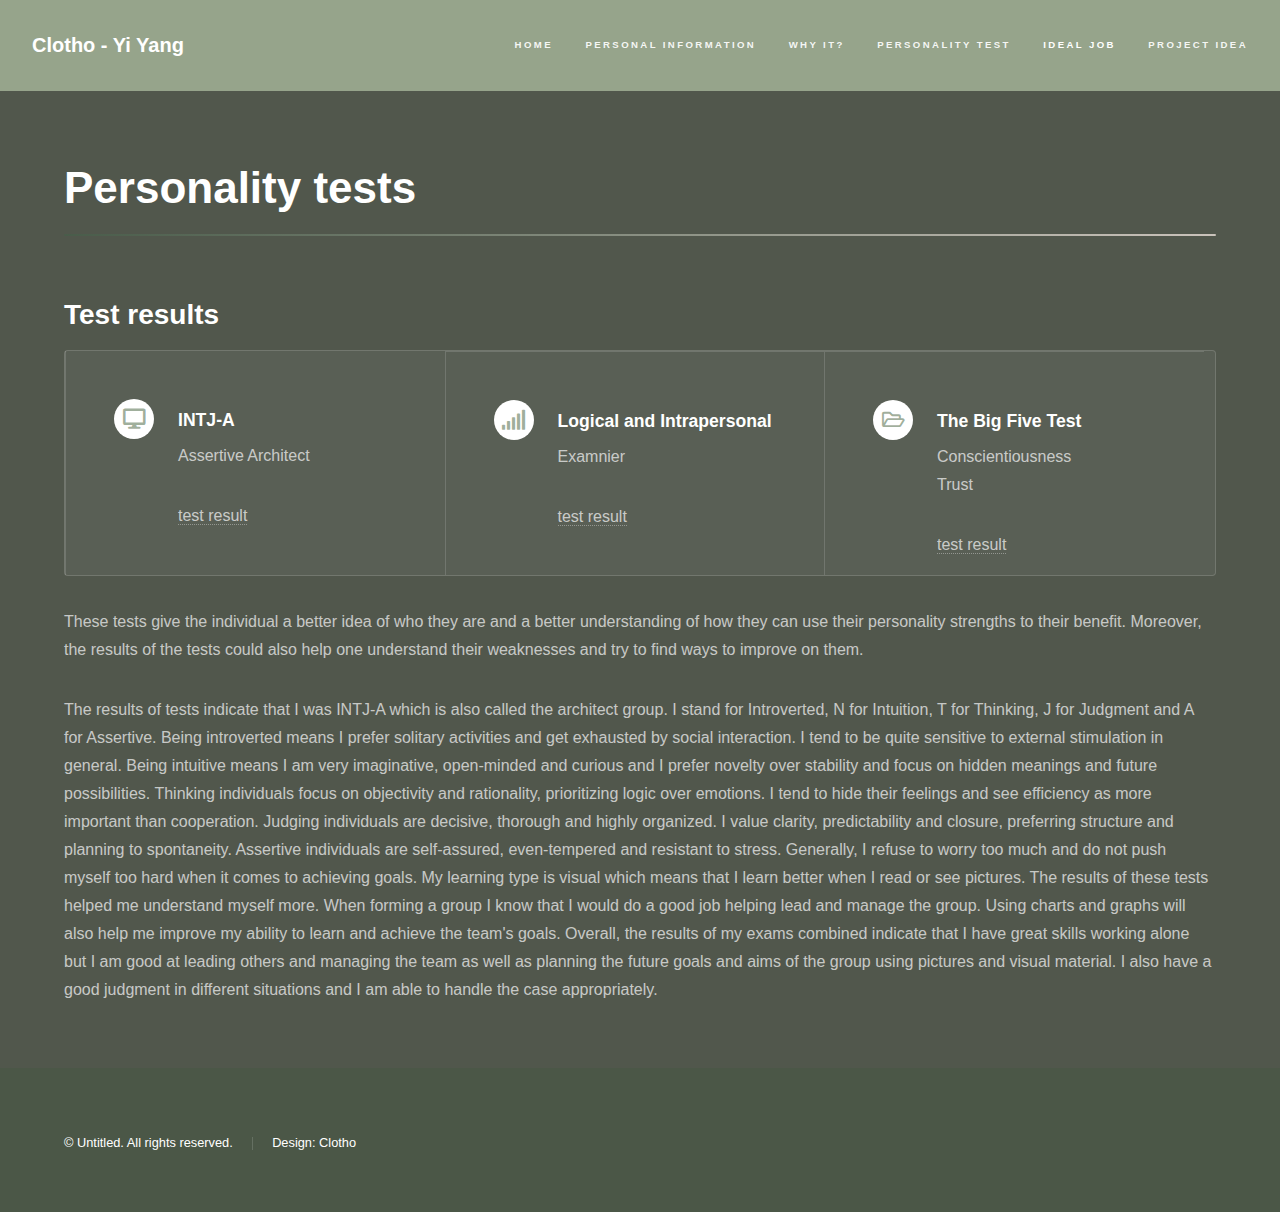
==== personality_test.html @ b0a8c623 "add pages" ====
<!DOCTYPE HTML>
<!--
	Hyperspace by HTML5 UP
	html5up.net | @ajlkn
	Free for personal and commercial use under the CCA 3.0 license (html5up.net/license)
-->
<html>
	<head>
		<title>Personality tests</title>
		<meta charset="utf-8" />
		<meta name="viewport" content="width=device-width, initial-scale=1, user-scalable=no" />
		<link rel="stylesheet" href="assets/css/main.css" />
		<noscript><link rel="stylesheet" href="assets/css/noscript.css" /></noscript>
	</head>
	<body class="is-preload">

		<!-- Header -->
			<header id="header">
				<a href="index.html" class="title">Clotho - Yi Yang</a>
				<nav>
					<ul>
						<li><a href="index.html">Home</a></li>
						<li><a href="personal_information.html">Personal Information</a></li>
                        <li><a href="IT.html">Why IT?</a></li>
						<li><a href="personality_test.html">Personality test</a></li>
						<li><a href="ideal_job.html" class="active">Ideal job</a></li>
						<li><a href="project_idea.html">Project idea</a></li>
					</ul>
				</nav>
			</header>

		<!-- Wrapper -->
			<div id="wrapper">

				<!-- Main -->
					<section id="main" class="wrapper">
						<div class="inner">
							<h1 class="major">Personality tests</h1>
							<h2>Test results</h2>

							<div class="features1">
								<section>
									<span class="icon solid major fa-desktop"></span>
									<h3>INTJ-A</h3>
									<p>Assertive Architect</p>
									<a href="https://www.16personalities.com/profiles/a647c4694f622" target="_blank">test result</a>
								</section>
								<section>
									<span class="icon solid major fa-signal"></span>
									<h3>Logical and Intrapersonal </h3>
									<p>Examnier</p>
									<a href="https://personalitymax.com/report/?pt=5-53-89-63&mi=60-80-70-63-70-47-77-73&ls=85-46-72&bh=55&name_key=12e5fd00e2" target="_blank">test result</a>
								</section>
								<section>
									<span class="icon major fa-folder-open"></span>
									<h3>The Big Five Test</h3>
									<p>Conscientiousness<br>
										Trust</p>
										<a href="https://bigfive-test.com/result/60fe9636b37e500008f78f0d" target="_blank">test result</a>
								</section>
							</div>

						</ul>
							<p>
								These tests give the individual a better idea of who they are and a better understanding of how they can use their personality strengths to their benefit. Moreover, the results of the tests could also help one understand their weaknesses and try to find ways to improve on them.
							</p>
							<p>
								The results of tests indicate that I was INTJ-A which is also called the architect group. I stand for Introverted, N for Intuition, T for Thinking, J for Judgment and A for Assertive. Being introverted means I prefer solitary activities and get exhausted by social interaction. I  tend to be quite sensitive to external stimulation in general. Being intuitive means I am very imaginative, open-minded and curious and I prefer novelty over stability and focus on hidden meanings and future possibilities. Thinking individuals focus on objectivity and rationality, prioritizing logic over emotions. I  tend to hide their feelings and see efficiency as more important than cooperation. Judging individuals are decisive, thorough and highly organized. I value clarity, predictability and closure, preferring structure and planning to spontaneity. Assertive individuals are self-assured, even-tempered and resistant to stress. Generally, I refuse to worry too much and do not push myself too hard when it comes to achieving goals. My learning type is visual which means that I learn better when I read or see pictures. The results of these tests helped me understand myself more. When forming a group I know that I would do a good job helping lead and manage the group. Using charts and graphs will also help me improve my ability to learn and achieve the team's goals. Overall, the results of my exams combined indicate that I have great skills working alone but I am good at leading others and managing the team as well as planning the future goals and aims of the group using pictures and visual material. I also have a good judgment in different situations and I am able to handle the case appropriately.
								</p>
							
						</div>
					</section>

			</div>

		<!-- Footer -->
			<footer id="footer" class="wrapper alt">
				<div class="inner">
					<ul class="menu">
						<li>&copy; Untitled. All rights reserved.</li><li>Design: Clotho</a></li>
					</ul>
				</div>
			</footer>

		<!-- Scripts -->
			<script src="assets/js/jquery.min.js"></script>
			<script src="assets/js/jquery.scrollex.min.js"></script>
			<script src="assets/js/jquery.scrolly.min.js"></script>
			<script src="assets/js/browser.min.js"></script>
			<script src="assets/js/breakpoints.min.js"></script>
			<script src="assets/js/util.js"></script>
			<script src="assets/js/main.js"></script>

	</body>
</html>
---- assets/css/main.css ----
@import url(fontawesome-all.min.css);

/*
	Hyperspace by HTML5 UP
	html5up.net | @ajlkn
	Free for personal and commercial use under the CCA 3.0 license (html5up.net/license)
*/

html, body, div, span, applet, object,
iframe, h1, h2, h3, h4, h5, h6, p, blockquote,
pre, a, abbr, acronym, address, big, cite,
code, del, dfn, em, img, ins, kbd, q, s, samp,
small, strike, strong, sub, sup, tt, var, b,
u, i, center, dl, dt, dd, ol, ul, li, fieldset,
form, label, legend, table, caption, tbody,
tfoot, thead, tr, th, td, article, aside,
canvas, details, embed, figure, figcaption,
footer, header, hgroup, menu, nav, output, ruby,
section, summary, time, mark, audio, video {
	margin: 0;
	padding: 0;
	border: 0;
	font-size: 100%;
	font: inherit;
	vertical-align: baseline;}

article, aside, details, figcaption, figure,
footer, header, hgroup, menu, nav, section {
	display: block;}

body {
	line-height: 1;
}

ol, ul {
	list-style: none;
}

blockquote, q {
	quotes: none;
}

	blockquote:before, blockquote:after, q:before, q:after {
		content: '';
		content: none;
	}

table {
	border-collapse: collapse;
	border-spacing: 0;
}

body {
	-webkit-text-size-adjust: none;
}

mark {
	background-color: transparent;
	color: inherit;
}

input::-moz-focus-inner {
	border: 0;
	padding: 0;
}

input, select, textarea {
	-moz-appearance: none;
	-webkit-appearance: none;
	-ms-appearance: none;
	appearance: none;
}

/* Basic */

	@-ms-viewport {
		width: device-width;
	}

	body {
		-ms-overflow-style: scrollbar;
	}

	@media screen and (max-width: 480px) {

		html, body {
			min-width: 320px;
		}

	}

	html {
		box-sizing: border-box;
	}

	*, *:before, *:after {
		box-sizing: inherit;
	}

	body {
		background: #51574c;
	}

		body.is-preload *, body.is-preload *:before, body.is-preload *:after {
			-moz-animation: none !important;
			-webkit-animation: none !important;
			-ms-animation: none !important;
			animation: none !important;
			-moz-transition: none !important;
			-webkit-transition: none !important;
			-ms-transition: none !important;
			transition: none !important;
		}

/* Type */

	body, input, select, textarea {
		color: rgba(232, 232, 232, 0.803);
		font-family: Arial, Helvetica, sans-serif;
		font-size: 16.5pt;
		font-weight: normal;
		line-height: 1.75;
	}

		@media screen and (max-width: 1680px) {

			body, input, select, textarea {
				font-size: 13pt;
			}

		}

		@media screen and (max-width: 1280px) {

			body, input, select, textarea {
				font-size: 12pt;
			}

		}

		@media screen and (max-width: 360px) {

			body, input, select, textarea {
				font-size: 11pt;
			}

		}

	a {
		-moz-transition: color 0.2s ease, border-bottom-color 0.2s ease;
		-webkit-transition: color 0.2s ease, border-bottom-color 0.2s ease;
		-ms-transition: color 0.2s ease, border-bottom-color 0.2s ease;
		transition: color 0.2s ease, border-bottom-color 0.2s ease;
		border-bottom: dotted 1px rgba(255, 255, 255, 0.35);
		color: inherit;
		text-decoration: none;
	}

		a:hover {
			border-bottom-color: transparent;
			color: #ffffff;
		}

	strong, b {
		color: #ffffff;
		font-weight: bold;
	}

	em, i {
		font-style: italic;
	}

	p {
		margin: 0 0 2em 0;
	}

	h1, h2, h3, h4, h5, h6 {
		color: #ffffff;
		font-weight: bold;
		line-height: 1.5;
		margin: 0 0 0.5em 0;
	}

		h1 a, h2 a, h3 a, h4 a, h5 a, h6 a {
			color: inherit;
			text-decoration: none;
		}

	h1 {
		font-size: 2.75em;
	}

		h1.major {
			margin: 0 0 1.3em 0;
			position: relative;
			padding-bottom: 0.35em;
		}

			h1.major:after {
				background-image: -moz-linear-gradient(to right, #495c4a, #cac3bb);
				background-image: -webkit-linear-gradient(to right, #495c4a, #cac3bb);
				background-image: -ms-linear-gradient(to right, #495c4a, #cac3bb);
				background-image: linear-gradient(to right, #495c4a, #cac3bb);
				-moz-transition: max-width 0.2s ease;
				-webkit-transition: max-width 0.2s ease;
				-ms-transition: max-width 0.2s ease;
				transition: max-width 0.2s ease;
				border-radius: 0.2em;
				bottom: 0;
				content: '';
				height: 0.05em;
				position: absolute;
				right: 0;
				width: 100%;
			}

	h2 {
		font-size: 1.75em;
	}

	h3 {
		font-size: 1.1em;
	}

	h4 {
		font-size: 1em;
	}

	h5 {
		font-size: 0.8em;
	}

	h6 {
		font-size: 0.6em;
	}

	@media screen and (max-width: 736px) {

		h1 {
			font-size: 2em;
		}

		h2 {
			font-size: 1.25em;
		}

		h3 {
			font-size: 1em;
		}

		h4 {
			font-size: 0.8em;
		}

		h5 {
			font-size: 0.6em;
		}

		h6 {
			font-size: 0.6em;
		}

	}

	sub {
		font-size: 0.8em;
		position: relative;
		top: 0.5em;
	}

	sup {
		font-size: 0.8em;
		position: relative;
		top: -0.5em;
	}

	blockquote {
		border-left: solid 4px rgba(255, 255, 255, 0.091);
		font-style: italic;
		margin: 0 0 2em 0;
		padding: 0.5em 0 0.5em 2em;
	}

	code {
		background: rgba(255, 255, 255, 0.05);
		border-radius: 0.25em;
		border: solid 1px rgba(255, 255, 255, 0.15);
		font-family: "Courier New", monospace;
		font-size: 0.9em;
		margin: 0 0.25em;
		padding: 0.25em 0.65em;
	}

	pre {
		-webkit-overflow-scrolling: touch;
		font-family: "Courier New", monospace;
		font-size: 0.9em;
		margin: 0 0 2em 0;
	}

		pre code {
			display: block;
			line-height: 1.75em;
			padding: 1em 1.5em;
			overflow-x: auto;
		}

	hr {
		border: 0;
		border-bottom: solid 1px rgba(255, 255, 255, 0.15);
		margin: 2em 0;
	}

		hr.major {
			margin: 3em 0;
		}

	.align-left {
		text-align: left;
	}

	.align-center {
		text-align: center;
	}

	.align-right {
		text-align: right;
	}

/* Row */

	.row {
		display: flex;
		flex-wrap: wrap;
		box-sizing: border-box;
		align-items: stretch;
	}

		.row > * {
			box-sizing: border-box;
		}

		.row.gtr-uniform > * > :last-child {
			margin-bottom: 0;
		}

		.row.aln-left {
			justify-content: flex-start;
		}

		.row.aln-center {
			justify-content: center;
		}

		.row.aln-right {
			justify-content: flex-end;
		}

		.row.aln-top {
			align-items: flex-start;
		}

		.row.aln-middle {
			align-items: center;
		}

		.row.aln-bottom {
			align-items: flex-end;
		}

		.row > .imp {
			order: -1;
		}

		.row > .col-1 {
			width: 8.33333%;
		}

		.row > .off-1 {
			margin-left: 8.33333%;
		}

		.row > .col-2 {
			width: 16.66667%;
		}

		.row > .off-2 {
			margin-left: 16.66667%;
		}

		.row > .col-3 {
			width: 25%;
		}

		.row > .off-3 {
			margin-left: 25%;
		}

		.row > .col-4 {
			width: 33.33333%;
		}

		.row > .off-4 {
			margin-left: 33.33333%;
		}

		.row > .col-5 {
			width: 41.66667%;
		}

		.row > .off-5 {
			margin-left: 41.66667%;
		}

		.row > .col-6 {
			width: 50%;
		}

		.row > .off-6 {
			margin-left: 50%;
		}

		.row > .col-7 {
			width: 58.33333%;
		}

		.row > .off-7 {
			margin-left: 58.33333%;
		}

		.row > .col-8 {
			width: 66.66667%;
		}

		.row > .off-8 {
			margin-left: 66.66667%;
		}

		.row > .col-9 {
			width: 75%;
		}

		.row > .off-9 {
			margin-left: 75%;
		}

		.row > .col-10 {
			width: 83.33333%;
		}

		.row > .off-10 {
			margin-left: 83.33333%;
		}

		.row > .col-11 {
			width: 91.66667%;
		}

		.row > .off-11 {
			margin-left: 91.66667%;
		}

		.row > .col-12 {
			width: 100%;
		}

		.row > .off-12 {
			margin-left: 100%;
		}

		.row.gtr-0 {
			margin-top: 0;
			margin-left: 0em;
		}

			.row.gtr-0 > * {
				padding: 0 0 0 0em;
			}

			.row.gtr-0.gtr-uniform {
				margin-top: 0em;
			}

				.row.gtr-0.gtr-uniform > * {
					padding-top: 0em;
				}

		.row.gtr-25 {
			margin-top: 0;
			margin-left: -0.375em;
		}

			.row.gtr-25 > * {
				padding: 0 0 0 0.375em;
			}

			.row.gtr-25.gtr-uniform {
				margin-top: -0.375em;
			}

				.row.gtr-25.gtr-uniform > * {
					padding-top: 0.375em;
				}

		.row.gtr-50 {
			margin-top: 0;
			margin-left: -0.75em;
		}

			.row.gtr-50 > * {
				padding: 0 0 0 0.75em;
			}

			.row.gtr-50.gtr-uniform {
				margin-top: -0.75em;
			}

				.row.gtr-50.gtr-uniform > * {
					padding-top: 0.75em;
				}

		.row {
			margin-top: 0;
			margin-left: -1.5em;
		}

			.row > * {
				padding: 0 0 0 1.5em;
			}

			.row.gtr-uniform {
				margin-top: -1.5em;
			}

				.row.gtr-uniform > * {
					padding-top: 1.5em;
				}

		.row.gtr-150 {
			margin-top: 0;
			margin-left: -2.25em;
		}

			.row.gtr-150 > * {
				padding: 0 0 0 2.25em;
			}

			.row.gtr-150.gtr-uniform {
				margin-top: -2.25em;
			}

				.row.gtr-150.gtr-uniform > * {
					padding-top: 2.25em;
				}

		.row.gtr-200 {
			margin-top: 0;
			margin-left: -3em;
		}

			.row.gtr-200 > * {
				padding: 0 0 0 3em;
			}

			.row.gtr-200.gtr-uniform {
				margin-top: -3em;
			}

				.row.gtr-200.gtr-uniform > * {
					padding-top: 3em;
				}

		@media screen and (max-width: 1680px) {

			.row {
				display: flex;
				flex-wrap: wrap;
				box-sizing: border-box;
				align-items: stretch;
			}

				.row > * {
					box-sizing: border-box;
				}

				.row.gtr-uniform > * > :last-child {
					margin-bottom: 0;
				}

				.row.aln-left {
					justify-content: flex-start;
				}

				.row.aln-center {
					justify-content: center;
				}

				.row.aln-right {
					justify-content: flex-end;
				}

				.row.aln-top {
					align-items: flex-start;
				}

				.row.aln-middle {
					align-items: center;
				}

				.row.aln-bottom {
					align-items: flex-end;
				}

				.row > .imp-xlarge {
					order: -1;
				}

				.row > .col-1-xlarge {
					width: 8.33333%;
				}

				.row > .off-1-xlarge {
					margin-left: 8.33333%;
				}

				.row > .col-2-xlarge {
					width: 16.66667%;
				}

				.row > .off-2-xlarge {
					margin-left: 16.66667%;
				}

				.row > .col-3-xlarge {
					width: 25%;
				}

				.row > .off-3-xlarge {
					margin-left: 25%;
				}

				.row > .col-4-xlarge {
					width: 33.33333%;
				}

				.row > .off-4-xlarge {
					margin-left: 33.33333%;
				}

				.row > .col-5-xlarge {
					width: 41.66667%;
				}

				.row > .off-5-xlarge {
					margin-left: 41.66667%;
				}

				.row > .col-6-xlarge {
					width: 50%;
				}

				.row > .off-6-xlarge {
					margin-left: 50%;
				}

				.row > .col-7-xlarge {
					width: 58.33333%;
				}

				.row > .off-7-xlarge {
					margin-left: 58.33333%;
				}

				.row > .col-8-xlarge {
					width: 66.66667%;
				}

				.row > .off-8-xlarge {
					margin-left: 66.66667%;
				}

				.row > .col-9-xlarge {
					width: 75%;
				}

				.row > .off-9-xlarge {
					margin-left: 75%;
				}

				.row > .col-10-xlarge {
					width: 83.33333%;
				}

				.row > .off-10-xlarge {
					margin-left: 83.33333%;
				}

				.row > .col-11-xlarge {
					width: 91.66667%;
				}

				.row > .off-11-xlarge {
					margin-left: 91.66667%;
				}

				.row > .col-12-xlarge {
					width: 100%;
				}

				.row > .off-12-xlarge {
					margin-left: 100%;
				}

				.row.gtr-0 {
					margin-top: 0;
					margin-left: 0em;
				}

					.row.gtr-0 > * {
						padding: 0 0 0 0em;
					}

					.row.gtr-0.gtr-uniform {
						margin-top: 0em;
					}

						.row.gtr-0.gtr-uniform > * {
							padding-top: 0em;
						}

				.row.gtr-25 {
					margin-top: 0;
					margin-left: -0.375em;
				}

					.row.gtr-25 > * {
						padding: 0 0 0 0.375em;
					}

					.row.gtr-25.gtr-uniform {
						margin-top: -0.375em;
					}

						.row.gtr-25.gtr-uniform > * {
							padding-top: 0.375em;
						}

				.row.gtr-50 {
					margin-top: 0;
					margin-left: -0.75em;
				}

					.row.gtr-50 > * {
						padding: 0 0 0 0.75em;
					}

					.row.gtr-50.gtr-uniform {
						margin-top: -0.75em;
					}

						.row.gtr-50.gtr-uniform > * {
							padding-top: 0.75em;
						}

				.row {
					margin-top: 0;
					margin-left: -1.5em;
				}

					.row > * {
						padding: 0 0 0 1.5em;
					}

					.row.gtr-uniform {
						margin-top: -1.5em;
					}

						.row.gtr-uniform > * {
							padding-top: 1.5em;
						}

				.row.gtr-150 {
					margin-top: 0;
					margin-left: -2.25em;
				}

					.row.gtr-150 > * {
						padding: 0 0 0 2.25em;
					}

					.row.gtr-150.gtr-uniform {
						margin-top: -2.25em;
					}

						.row.gtr-150.gtr-uniform > * {
							padding-top: 2.25em;
						}

				.row.gtr-200 {
					margin-top: 0;
					margin-left: -3em;
				}

					.row.gtr-200 > * {
						padding: 0 0 0 3em;
					}

					.row.gtr-200.gtr-uniform {
						margin-top: -3em;
					}

						.row.gtr-200.gtr-uniform > * {
							padding-top: 3em;
						}

		}

		@media screen and (max-width: 1280px) {

			.row {
				display: flex;
				flex-wrap: wrap;
				box-sizing: border-box;
				align-items: stretch;
			}

				.row > * {
					box-sizing: border-box;
				}

				.row.gtr-uniform > * > :last-child {
					margin-bottom: 0;
				}

				.row.aln-left {
					justify-content: flex-start;
				}

				.row.aln-center {
					justify-content: center;
				}

				.row.aln-right {
					justify-content: flex-end;
				}

				.row.aln-top {
					align-items: flex-start;
				}

				.row.aln-middle {
					align-items: center;
				}

				.row.aln-bottom {
					align-items: flex-end;
				}

				.row > .imp-large {
					order: -1;
				}

				.row > .col-1-large {
					width: 8.33333%;
				}

				.row > .off-1-large {
					margin-left: 8.33333%;
				}

				.row > .col-2-large {
					width: 16.66667%;
				}

				.row > .off-2-large {
					margin-left: 16.66667%;
				}

				.row > .col-3-large {
					width: 25%;
				}

				.row > .off-3-large {
					margin-left: 25%;
				}

				.row > .col-4-large {
					width: 33.33333%;
				}

				.row > .off-4-large {
					margin-left: 33.33333%;
				}

				.row > .col-5-large {
					width: 41.66667%;
				}

				.row > .off-5-large {
					margin-left: 41.66667%;
				}

				.row > .col-6-large {
					width: 50%;
				}

				.row > .off-6-large {
					margin-left: 50%;
				}

				.row > .col-7-large {
					width: 58.33333%;
				}

				.row > .off-7-large {
					margin-left: 58.33333%;
				}

				.row > .col-8-large {
					width: 66.66667%;
				}

				.row > .off-8-large {
					margin-left: 66.66667%;
				}

				.row > .col-9-large {
					width: 75%;
				}

				.row > .off-9-large {
					margin-left: 75%;
				}

				.row > .col-10-large {
					width: 83.33333%;
				}

				.row > .off-10-large {
					margin-left: 83.33333%;
				}

				.row > .col-11-large {
					width: 91.66667%;
				}

				.row > .off-11-large {
					margin-left: 91.66667%;
				}

				.row > .col-12-large {
					width: 100%;
				}

				.row > .off-12-large {
					margin-left: 100%;
				}

				.row.gtr-0 {
					margin-top: 0;
					margin-left: 0em;
				}

					.row.gtr-0 > * {
						padding: 0 0 0 0em;
					}

					.row.gtr-0.gtr-uniform {
						margin-top: 0em;
					}

						.row.gtr-0.gtr-uniform > * {
							padding-top: 0em;
						}

				.row.gtr-25 {
					margin-top: 0;
					margin-left: -0.375em;
				}

					.row.gtr-25 > * {
						padding: 0 0 0 0.375em;
					}

					.row.gtr-25.gtr-uniform {
						margin-top: -0.375em;
					}

						.row.gtr-25.gtr-uniform > * {
							padding-top: 0.375em;
						}

				.row.gtr-50 {
					margin-top: 0;
					margin-left: -0.75em;
				}

					.row.gtr-50 > * {
						padding: 0 0 0 0.75em;
					}

					.row.gtr-50.gtr-uniform {
						margin-top: -0.75em;
					}

						.row.gtr-50.gtr-uniform > * {
							padding-top: 0.75em;
						}

				.row {
					margin-top: 0;
					margin-left: -1.5em;
				}

					.row > * {
						padding: 0 0 0 1.5em;
					}

					.row.gtr-uniform {
						margin-top: -1.5em;
					}

						.row.gtr-uniform > * {
							padding-top: 1.5em;
						}

				.row.gtr-150 {
					margin-top: 0;
					margin-left: -2.25em;
				}

					.row.gtr-150 > * {
						padding: 0 0 0 2.25em;
					}

					.row.gtr-150.gtr-uniform {
						margin-top: -2.25em;
					}

						.row.gtr-150.gtr-uniform > * {
							padding-top: 2.25em;
						}

				.row.gtr-200 {
					margin-top: 0;
					margin-left: -3em;
				}

					.row.gtr-200 > * {
						padding: 0 0 0 3em;
					}

					.row.gtr-200.gtr-uniform {
						margin-top: -3em;
					}

						.row.gtr-200.gtr-uniform > * {
							padding-top: 3em;
						}

		}

		@media screen and (max-width: 980px) {

			.row {
				display: flex;
				flex-wrap: wrap;
				box-sizing: border-box;
				align-items: stretch;
			}

				.row > * {
					box-sizing: border-box;
				}

				.row.gtr-uniform > * > :last-child {
					margin-bottom: 0;
				}

				.row.aln-left {
					justify-content: flex-start;
				}

				.row.aln-center {
					justify-content: center;
				}

				.row.aln-right {
					justify-content: flex-end;
				}

				.row.aln-top {
					align-items: flex-start;
				}

				.row.aln-middle {
					align-items: center;
				}

				.row.aln-bottom {
					align-items: flex-end;
				}

				.row > .imp-medium {
					order: -1;
				}

				.row > .col-1-medium {
					width: 8.33333%;
				}

				.row > .off-1-medium {
					margin-left: 8.33333%;
				}

				.row > .col-2-medium {
					width: 16.66667%;
				}

				.row > .off-2-medium {
					margin-left: 16.66667%;
				}

				.row > .col-3-medium {
					width: 25%;
				}

				.row > .off-3-medium {
					margin-left: 25%;
				}

				.row > .col-4-medium {
					width: 33.33333%;
				}

				.row > .off-4-medium {
					margin-left: 33.33333%;
				}

				.row > .col-5-medium {
					width: 41.66667%;
				}

				.row > .off-5-medium {
					margin-left: 41.66667%;
				}

				.row > .col-6-medium {
					width: 50%;
				}

				.row > .off-6-medium {
					margin-left: 50%;
				}

				.row > .col-7-medium {
					width: 58.33333%;
				}

				.row > .off-7-medium {
					margin-left: 58.33333%;
				}

				.row > .col-8-medium {
					width: 66.66667%;
				}

				.row > .off-8-medium {
					margin-left: 66.66667%;
				}

				.row > .col-9-medium {
					width: 75%;
				}

				.row > .off-9-medium {
					margin-left: 75%;
				}

				.row > .col-10-medium {
					width: 83.33333%;
				}

				.row > .off-10-medium {
					margin-left: 83.33333%;
				}

				.row > .col-11-medium {
					width: 91.66667%;
				}

				.row > .off-11-medium {
					margin-left: 91.66667%;
				}

				.row > .col-12-medium {
					width: 100%;
				}

				.row > .off-12-medium {
					margin-left: 100%;
				}

				.row.gtr-0 {
					margin-top: 0;
					margin-left: 0em;
				}

					.row.gtr-0 > * {
						padding: 0 0 0 0em;
					}

					.row.gtr-0.gtr-uniform {
						margin-top: 0em;
					}

						.row.gtr-0.gtr-uniform > * {
							padding-top: 0em;
						}

				.row.gtr-25 {
					margin-top: 0;
					margin-left: -0.375em;
				}

					.row.gtr-25 > * {
						padding: 0 0 0 0.375em;
					}

					.row.gtr-25.gtr-uniform {
						margin-top: -0.375em;
					}

						.row.gtr-25.gtr-uniform > * {
							padding-top: 0.375em;
						}

				.row.gtr-50 {
					margin-top: 0;
					margin-left: -0.75em;
				}

					.row.gtr-50 > * {
						padding: 0 0 0 0.75em;
					}

					.row.gtr-50.gtr-uniform {
						margin-top: -0.75em;
					}

						.row.gtr-50.gtr-uniform > * {
							padding-top: 0.75em;
						}

				.row {
					margin-top: 0;
					margin-left: -1.5em;
				}

					.row > * {
						padding: 0 0 0 1.5em;
					}

					.row.gtr-uniform {
						margin-top: -1.5em;
					}

						.row.gtr-uniform > * {
							padding-top: 1.5em;
						}

				.row.gtr-150 {
					margin-top: 0;
					margin-left: -2.25em;
				}

					.row.gtr-150 > * {
						padding: 0 0 0 2.25em;
					}

					.row.gtr-150.gtr-uniform {
						margin-top: -2.25em;
					}

						.row.gtr-150.gtr-uniform > * {
							padding-top: 2.25em;
						}

				.row.gtr-200 {
					margin-top: 0;
					margin-left: -3em;
				}

					.row.gtr-200 > * {
						padding: 0 0 0 3em;
					}

					.row.gtr-200.gtr-uniform {
						margin-top: -3em;
					}

						.row.gtr-200.gtr-uniform > * {
							padding-top: 3em;
						}

		}

		@media screen and (max-width: 736px) {

			.row {
				display: flex;
				flex-wrap: wrap;
				box-sizing: border-box;
				align-items: stretch;
			}

				.row > * {
					box-sizing: border-box;
				}

				.row.gtr-uniform > * > :last-child {
					margin-bottom: 0;
				}

				.row.aln-left {
					justify-content: flex-start;
				}

				.row.aln-center {
					justify-content: center;
				}

				.row.aln-right {
					justify-content: flex-end;
				}

				.row.aln-top {
					align-items: flex-start;
				}

				.row.aln-middle {
					align-items: center;
				}

				.row.aln-bottom {
					align-items: flex-end;
				}

				.row > .imp-small {
					order: -1;
				}

				.row > .col-1-small {
					width: 8.33333%;
				}

				.row > .off-1-small {
					margin-left: 8.33333%;
				}

				.row > .col-2-small {
					width: 16.66667%;
				}

				.row > .off-2-small {
					margin-left: 16.66667%;
				}

				.row > .col-3-small {
					width: 25%;
				}

				.row > .off-3-small {
					margin-left: 25%;
				}

				.row > .col-4-small {
					width: 33.33333%;
				}

				.row > .off-4-small {
					margin-left: 33.33333%;
				}

				.row > .col-5-small {
					width: 41.66667%;
				}

				.row > .off-5-small {
					margin-left: 41.66667%;
				}

				.row > .col-6-small {
					width: 50%;
				}

				.row > .off-6-small {
					margin-left: 50%;
				}

				.row > .col-7-small {
					width: 58.33333%;
				}

				.row > .off-7-small {
					margin-left: 58.33333%;
				}

				.row > .col-8-small {
					width: 66.66667%;
				}

				.row > .off-8-small {
					margin-left: 66.66667%;
				}

				.row > .col-9-small {
					width: 75%;
				}

				.row > .off-9-small {
					margin-left: 75%;
				}

				.row > .col-10-small {
					width: 83.33333%;
				}

				.row > .off-10-small {
					margin-left: 83.33333%;
				}

				.row > .col-11-small {
					width: 91.66667%;
				}

				.row > .off-11-small {
					margin-left: 91.66667%;
				}

				.row > .col-12-small {
					width: 100%;
				}

				.row > .off-12-small {
					margin-left: 100%;
				}

				.row.gtr-0 {
					margin-top: 0;
					margin-left: 0em;
				}

					.row.gtr-0 > * {
						padding: 0 0 0 0em;
					}

					.row.gtr-0.gtr-uniform {
						margin-top: 0em;
					}

						.row.gtr-0.gtr-uniform > * {
							padding-top: 0em;
						}

				.row.gtr-25 {
					margin-top: 0;
					margin-left: -0.375em;
				}

					.row.gtr-25 > * {
						padding: 0 0 0 0.375em;
					}

					.row.gtr-25.gtr-uniform {
						margin-top: -0.375em;
					}

						.row.gtr-25.gtr-uniform > * {
							padding-top: 0.375em;
						}

				.row.gtr-50 {
					margin-top: 0;
					margin-left: -0.75em;
				}

					.row.gtr-50 > * {
						padding: 0 0 0 0.75em;
					}

					.row.gtr-50.gtr-uniform {
						margin-top: -0.75em;
					}

						.row.gtr-50.gtr-uniform > * {
							padding-top: 0.75em;
						}

				.row {
					margin-top: 0;
					margin-left: -1.5em;
				}

					.row > * {
						padding: 0 0 0 1.5em;
					}

					.row.gtr-uniform {
						margin-top: -1.5em;
					}

						.row.gtr-uniform > * {
							padding-top: 1.5em;
						}

				.row.gtr-150 {
					margin-top: 0;
					margin-left: -2.25em;
				}

					.row.gtr-150 > * {
						padding: 0 0 0 2.25em;
					}

					.row.gtr-150.gtr-uniform {
						margin-top: -2.25em;
					}

						.row.gtr-150.gtr-uniform > * {
							padding-top: 2.25em;
						}

				.row.gtr-200 {
					margin-top: 0;
					margin-left: -3em;
				}

					.row.gtr-200 > * {
						padding: 0 0 0 3em;
					}

					.row.gtr-200.gtr-uniform {
						margin-top: -3em;
					}

						.row.gtr-200.gtr-uniform > * {
							padding-top: 3em;
						}

		}

		@media screen and (max-width: 480px) {

			.row {
				display: flex;
				flex-wrap: wrap;
				box-sizing: border-box;
				align-items: stretch;
			}

				.row > * {
					box-sizing: border-box;
				}

				.row.gtr-uniform > * > :last-child {
					margin-bottom: 0;
				}

				.row.aln-left {
					justify-content: flex-start;
				}

				.row.aln-center {
					justify-content: center;
				}

				.row.aln-right {
					justify-content: flex-end;
				}

				.row.aln-top {
					align-items: flex-start;
				}

				.row.aln-middle {
					align-items: center;
				}

				.row.aln-bottom {
					align-items: flex-end;
				}

				.row > .imp-xsmall {
					order: -1;
				}

				.row > .col-1-xsmall {
					width: 8.33333%;
				}

				.row > .off-1-xsmall {
					margin-left: 8.33333%;
				}

				.row > .col-2-xsmall {
					width: 16.66667%;
				}

				.row > .off-2-xsmall {
					margin-left: 16.66667%;
				}

				.row > .col-3-xsmall {
					width: 25%;
				}

				.row > .off-3-xsmall {
					margin-left: 25%;
				}

				.row > .col-4-xsmall {
					width: 33.33333%;
				}

				.row > .off-4-xsmall {
					margin-left: 33.33333%;
				}

				.row > .col-5-xsmall {
					width: 41.66667%;
				}

				.row > .off-5-xsmall {
					margin-left: 41.66667%;
				}

				.row > .col-6-xsmall {
					width: 50%;
				}

				.row > .off-6-xsmall {
					margin-left: 50%;
				}

				.row > .col-7-xsmall {
					width: 58.33333%;
				}

				.row > .off-7-xsmall {
					margin-left: 58.33333%;
				}

				.row > .col-8-xsmall {
					width: 66.66667%;
				}

				.row > .off-8-xsmall {
					margin-left: 66.66667%;
				}

				.row > .col-9-xsmall {
					width: 75%;
				}

				.row > .off-9-xsmall {
					margin-left: 75%;
				}

				.row > .col-10-xsmall {
					width: 83.33333%;
				}

				.row > .off-10-xsmall {
					margin-left: 83.33333%;
				}

				.row > .col-11-xsmall {
					width: 91.66667%;
				}

				.row > .off-11-xsmall {
					margin-left: 91.66667%;
				}

				.row > .col-12-xsmall {
					width: 100%;
				}

				.row > .off-12-xsmall {
					margin-left: 100%;
				}

				.row.gtr-0 {
					margin-top: 0;
					margin-left: 0em;
				}

					.row.gtr-0 > * {
						padding: 0 0 0 0em;
					}

					.row.gtr-0.gtr-uniform {
						margin-top: 0em;
					}

						.row.gtr-0.gtr-uniform > * {
							padding-top: 0em;
						}

				.row.gtr-25 {
					margin-top: 0;
					margin-left: -0.375em;
				}

					.row.gtr-25 > * {
						padding: 0 0 0 0.375em;
					}

					.row.gtr-25.gtr-uniform {
						margin-top: -0.375em;
					}

						.row.gtr-25.gtr-uniform > * {
							padding-top: 0.375em;
						}

				.row.gtr-50 {
					margin-top: 0;
					margin-left: -0.75em;
				}

					.row.gtr-50 > * {
						padding: 0 0 0 0.75em;
					}

					.row.gtr-50.gtr-uniform {
						margin-top: -0.75em;
					}

						.row.gtr-50.gtr-uniform > * {
							padding-top: 0.75em;
						}

				.row {
					margin-top: 0;
					margin-left: -1.5em;
				}

					.row > * {
						padding: 0 0 0 1.5em;
					}

					.row.gtr-uniform {
						margin-top: -1.5em;
					}

						.row.gtr-uniform > * {
							padding-top: 1.5em;
						}

				.row.gtr-150 {
					margin-top: 0;
					margin-left: -2.25em;
				}

					.row.gtr-150 > * {
						padding: 0 0 0 2.25em;
					}

					.row.gtr-150.gtr-uniform {
						margin-top: -2.25em;
					}

						.row.gtr-150.gtr-uniform > * {
							padding-top: 2.25em;
						}

				.row.gtr-200 {
					margin-top: 0;
					margin-left: -3em;
				}

					.row.gtr-200 > * {
						padding: 0 0 0 3em;
					}

					.row.gtr-200.gtr-uniform {
						margin-top: -3em;
					}

						.row.gtr-200.gtr-uniform > * {
							padding-top: 3em;
						}

		}

/* Box */

	.box {
		border-radius: 0.25em;
		border: solid 1px rgba(255, 255, 255, 0.15);
		margin-bottom: 2em;
		padding: 1.5em;
	}

		.box > :last-child,
		.box > :last-child > :last-child,
		.box > :last-child > :last-child > :last-child {
			margin-bottom: 0;
		}

		.box.alt {
			border: 0;
			border-radius: 0;
			padding: 0;
		}

/* Button */

	input[type="submit"],
	input[type="reset"],
	input[type="button"],
	button,
	.button {
		-moz-appearance: none;
		-webkit-appearance: none;
		-ms-appearance: none;
		appearance: none;
		-moz-transition: border-color 0.2s ease;
		-webkit-transition: border-color 0.2s ease;
		-ms-transition: border-color 0.2s ease;
		transition: border-color 0.2s ease;
		background-color: transparent;
		border: solid 1px !important;
		border-color: rgba(255, 255, 255, 0.15) !important;
		border-radius: 3em;
		color: #ffffff !important;
		cursor: pointer;
		display: inline-block;
		font-size: 0.6em;
		font-weight: bold;
		height: calc(4.75em + 2px);
		letter-spacing: 0.25em;
		line-height: 4.75em;
		outline: 0;
		padding: 0 3.75em;
		position: relative;
		text-align: center;
		text-decoration: none;
		text-transform: uppercase;
		white-space: nowrap;
	}

		input[type="submit"]:after,
		input[type="reset"]:after,
		input[type="button"]:after,
		button:after,
		.button:after {
			-moz-transform: scale(0.25);
			-webkit-transform: scale(0.25);
			-ms-transform: scale(0.25);
			transform: scale(0.25);
			pointer-events: none;
			-moz-transition: opacity 0.2s ease, -moz-transform 0.2s ease;
			-webkit-transition: opacity 0.2s ease, -webkit-transform 0.2s ease;
			-ms-transition: opacity 0.2s ease, -ms-transform 0.2s ease;
			transition: opacity 0.2s ease, transform 0.2s ease;
			background: #ffffff;
			border-radius: 3em;
			content: '';
			height: 100%;
			left: 0;
			opacity: 0;
			position: absolute;
			top: 0;
			width: 100%;
		}

		input[type="submit"].icon:before,
		input[type="reset"].icon:before,
		input[type="button"].icon:before,
		button.icon:before,
		.button.icon:before {
			margin-right: 0.75em;
		}

		input[type="submit"].fit,
		input[type="reset"].fit,
		input[type="button"].fit,
		button.fit,
		.button.fit {
			width: 100%;
		}

		input[type="submit"].small,
		input[type="reset"].small,
		input[type="button"].small,
		button.small,
		.button.small {
			font-size: 0.4em;
		}

		input[type="submit"].large,
		input[type="reset"].large,
		input[type="button"].large,
		button.large,
		.button.large {
			font-size: 0.8em;
		}

		input[type="submit"].primary,
		input[type="reset"].primary,
		input[type="button"].primary,
		button.primary,
		.button.primary {
			background-color: #ffffff;
			color: #5c6654 !important;
		}

			input[type="submit"].primary:after,
			input[type="reset"].primary:after,
			input[type="button"].primary:after,
			button.primary:after,
			.button.primary:after {
				display: none;
			}

		input[type="submit"].disabled, input[type="submit"]:disabled,
		input[type="reset"].disabled,
		input[type="reset"]:disabled,
		input[type="button"].disabled,
		input[type="button"]:disabled,
		button.disabled,
		button:disabled,
		.button.disabled,
		.button:disabled {
			cursor: default;
			opacity: 0.5;
			pointer-events: none;
		}

		input[type="submit"]:hover,
		input[type="reset"]:hover,
		input[type="button"]:hover,
		button:hover,
		.button:hover {
			border-color: rgba(255, 255, 255, 0.55) !important;
		}

			input[type="submit"]:hover:after,
			input[type="reset"]:hover:after,
			input[type="button"]:hover:after,
			button:hover:after,
			.button:hover:after {
				opacity: 0.05;
				-moz-transform: scale(1);
				-webkit-transform: scale(1);
				-ms-transform: scale(1);
				transform: scale(1);
			}

			input[type="submit"]:hover:active,
			input[type="reset"]:hover:active,
			input[type="button"]:hover:active,
			button:hover:active,
			.button:hover:active {
				border-color: #ffffff !important;
			}

				input[type="submit"]:hover:active:after,
				input[type="reset"]:hover:active:after,
				input[type="button"]:hover:active:after,
				button:hover:active:after,
				.button:hover:active:after {
					opacity: 0.1;
				}

/* Features */

	.features {
		display: -moz-flex;
		display: -webkit-flex;
		display: -ms-flex;
		display: flex;
		-moz-flex-wrap: wrap;
		-webkit-flex-wrap: wrap;
		-ms-flex-wrap: wrap;
		flex-wrap: wrap;
		border-radius: 0.25em;
		border: solid 1px rgba(255, 255, 255, 0.15);
		background: rgba(255, 255, 255, 0.05);
		margin: 0 0 2em 0;
	}

		.features section {
			padding: 3.5em 3em 1em 7em ;
			width: 50%;
			border-top: solid 1px rgba(255, 255, 255, 0.15);
			position: relative;
		}

			.features section:nth-child(-n + 2) {
				border-top-width: 0;
			}

			.features section:nth-child(2n) {
				border-left: solid 1px rgba(255, 255, 255, 0.15);
			}

			.features section .icon {
				-moz-transition: opacity 0.5s ease, -moz-transform 0.5s ease;
				-webkit-transition: opacity 0.5s ease, -webkit-transform 0.5s ease;
				-ms-transition: opacity 0.5s ease, -ms-transform 0.5s ease;
				transition: opacity 0.5s ease, transform 0.5s ease;
				-moz-transition-delay: 1s;
				-webkit-transition-delay: 1s;
				-ms-transition-delay: 1s;
				transition-delay: 1s;
				-moz-transform: scale(1);
				-webkit-transform: scale(1);
				-ms-transform: scale(1);
				transform: scale(1);
				position: absolute;
				left: 3em;
				top: 3em;
				opacity: 1;
			}

			.features section:nth-child(1) .icon {
				-moz-transition-delay: 0.15s;
				-webkit-transition-delay: 0.15s;
				-ms-transition-delay: 0.15s;
				transition-delay: 0.15s;
			}

			.features section:nth-child(2) .icon {
				-moz-transition-delay: 0.3s;
				-webkit-transition-delay: 0.3s;
				-ms-transition-delay: 0.3s;
				transition-delay: 0.3s;
			}

			.features section:nth-child(3) .icon {
				-moz-transition-delay: 0.45s;
				-webkit-transition-delay: 0.45s;
				-ms-transition-delay: 0.45s;
				transition-delay: 0.45s;
			}

			.features section:nth-child(4) .icon {
				-moz-transition-delay: 0.6s;
				-webkit-transition-delay: 0.6s;
				-ms-transition-delay: 0.6s;
				transition-delay: 0.6s;
			}

			.features section:nth-child(5) .icon {
				-moz-transition-delay: 0.75s;
				-webkit-transition-delay: 0.75s;
				-ms-transition-delay: 0.75s;
				transition-delay: 0.75s;
			}

			.features section:nth-child(6) .icon {
				-moz-transition-delay: 0.9s;
				-webkit-transition-delay: 0.9s;
				-ms-transition-delay: 0.9s;
				transition-delay: 0.9s;
			}

			.features section:nth-child(7) .icon {
				-moz-transition-delay: 1.05s;
				-webkit-transition-delay: 1.05s;
				-ms-transition-delay: 1.05s;
				transition-delay: 1.05s;
			}

			.features section:nth-child(8) .icon {
				-moz-transition-delay: 1.2s;
				-webkit-transition-delay: 1.2s;
				-ms-transition-delay: 1.2s;
				transition-delay: 1.2s;
			}

			.features section:nth-child(9) .icon {
				-moz-transition-delay: 1.35s;
				-webkit-transition-delay: 1.35s;
				-ms-transition-delay: 1.35s;
				transition-delay: 1.35s;
			}

			.features section:nth-child(10) .icon {
				-moz-transition-delay: 1.5s;
				-webkit-transition-delay: 1.5s;
				-ms-transition-delay: 1.5s;
				transition-delay: 1.5s;
			}

			.features section:nth-child(11) .icon {
				-moz-transition-delay: 1.65s;
				-webkit-transition-delay: 1.65s;
				-ms-transition-delay: 1.65s;
				transition-delay: 1.65s;
			}

			.features section:nth-child(12) .icon {
				-moz-transition-delay: 1.8s;
				-webkit-transition-delay: 1.8s;
				-ms-transition-delay: 1.8s;
				transition-delay: 1.8s;
			}

			.features section:nth-child(13) .icon {
				-moz-transition-delay: 1.95s;
				-webkit-transition-delay: 1.95s;
				-ms-transition-delay: 1.95s;
				transition-delay: 1.95s;
			}

			.features section:nth-child(14) .icon {
				-moz-transition-delay: 2.1s;
				-webkit-transition-delay: 2.1s;
				-ms-transition-delay: 2.1s;
				transition-delay: 2.1s;
			}

			.features section:nth-child(15) .icon {
				-moz-transition-delay: 2.25s;
				-webkit-transition-delay: 2.25s;
				-ms-transition-delay: 2.25s;
				transition-delay: 2.25s;
			}

			.features section:nth-child(16) .icon {
				-moz-transition-delay: 2.4s;
				-webkit-transition-delay: 2.4s;
				-ms-transition-delay: 2.4s;
				transition-delay: 2.4s;
			}

			.features section:nth-child(17) .icon {
				-moz-transition-delay: 2.55s;
				-webkit-transition-delay: 2.55s;
				-ms-transition-delay: 2.55s;
				transition-delay: 2.55s;
			}

			.features section:nth-child(18) .icon {
				-moz-transition-delay: 2.7s;
				-webkit-transition-delay: 2.7s;
				-ms-transition-delay: 2.7s;
				transition-delay: 2.7s;
			}

			.features section:nth-child(19) .icon {
				-moz-transition-delay: 2.85s;
				-webkit-transition-delay: 2.85s;
				-ms-transition-delay: 2.85s;
				transition-delay: 2.85s;
			}

			.features section:nth-child(20) .icon {
				-moz-transition-delay: 3s;
				-webkit-transition-delay: 3s;
				-ms-transition-delay: 3s;
				transition-delay: 3s;
			}

		.features.inactive section .icon {
			-moz-transform: scale(0.5);
			-webkit-transform: scale(0.5);
			-ms-transform: scale(0.5);
			transform: scale(0.5);
			opacity: 0;
		}

		@media screen and (max-width: 980px) {

			.features {
				display: block;
			}

				.features section {
					border-top-width: 1px !important;
					border-left-width: 0 !important;
					width: 100%;
				}

					.features section:first-child {
						border-top-width: 0 !important;
					}

		}

		@media screen and (max-width: 736px) {

			.features section {
				padding: 2.5em 1.5em 0.1em 5.5em ;
			}

				.features section .icon {
					left: 1.5em;
					top: 2em;
				}

		}

		@media screen and (max-width: 480px) {

			.features section {
				padding: 2em 1.5em 0.1em 1.5em ;
			}

				.features section .icon {
					left: 0;
					position: relative;
					top: 0;
				}

		}

/* Features1 */

.features1 {
	display: -moz-flex;
	display: -webkit-flex;
	display: -ms-flex;
	display: flex;
	-moz-flex-wrap: wrap;
	-webkit-flex-wrap: wrap;
	-ms-flex-wrap: wrap;
	flex-wrap: wrap;
	border-radius: 0.25em;
	border: solid 1px rgba(255, 255, 255, 0.15);
	background: rgba(255, 255, 255, 0.05);
	margin: 0 0 2em 0;
}

	.features1 section {
		padding: 3.5em 3em 1em 7em ;
		width: 33%;
		border-top: solid 1px rgba(255, 255, 255, 0.15);
		position: relative;
	}

		.features1 section:nth-child(-n + 1) {
			border-top-width: 0;
		}

		.features1 section:nth-child(1n) {
			border-left: solid 1px rgba(255, 255, 255, 0.15);
		}

		.features1 section .icon {
			-moz-transition: opacity 0.5s ease, -moz-transform 0.5s ease;
			-webkit-transition: opacity 0.5s ease, -webkit-transform 0.5s ease;
			-ms-transition: opacity 0.5s ease, -ms-transform 0.5s ease;
			transition: opacity 0.5s ease, transform 0.5s ease;
			-moz-transition-delay: 1s;
			-webkit-transition-delay: 1s;
			-ms-transition-delay: 1s;
			transition-delay: 1s;
			-moz-transform: scale(1);
			-webkit-transform: scale(1);
			-ms-transform: scale(1);
			transform: scale(1);
			position: absolute;
			left: 3em;
			top: 3em;
			opacity: 1;
		}

		.features1 section:nth-child(1) .icon {
			-moz-transition-delay: 0.15s;
			-webkit-transition-delay: 0.15s;
			-ms-transition-delay: 0.15s;
			transition-delay: 0.15s;
		}

		.features1 section:nth-child(2) .icon {
			-moz-transition-delay: 0.3s;
			-webkit-transition-delay: 0.3s;
			-ms-transition-delay: 0.3s;
			transition-delay: 0.3s;
		}

		.features1 section:nth-child(3) .icon {
			-moz-transition-delay: 0.45s;
			-webkit-transition-delay: 0.45s;
			-ms-transition-delay: 0.45s;
			transition-delay: 0.45s;
		}

		.features1 section:nth-child(4) .icon {
			-moz-transition-delay: 0.6s;
			-webkit-transition-delay: 0.6s;
			-ms-transition-delay: 0.6s;
			transition-delay: 0.6s;
		}

		.features1 section:nth-child(5) .icon {
			-moz-transition-delay: 0.75s;
			-webkit-transition-delay: 0.75s;
			-ms-transition-delay: 0.75s;
			transition-delay: 0.75s;
		}

		.features1 section:nth-child(6) .icon {
			-moz-transition-delay: 0.9s;
			-webkit-transition-delay: 0.9s;
			-ms-transition-delay: 0.9s;
			transition-delay: 0.9s;
		}

		.features1 section:nth-child(7) .icon {
			-moz-transition-delay: 1.05s;
			-webkit-transition-delay: 1.05s;
			-ms-transition-delay: 1.05s;
			transition-delay: 1.05s;
		}

		.features1 section:nth-child(8) .icon {
			-moz-transition-delay: 1.2s;
			-webkit-transition-delay: 1.2s;
			-ms-transition-delay: 1.2s;
			transition-delay: 1.2s;
		}

		.features1 section:nth-child(9) .icon {
			-moz-transition-delay: 1.35s;
			-webkit-transition-delay: 1.35s;
			-ms-transition-delay: 1.35s;
			transition-delay: 1.35s;
		}

		.features1 section:nth-child(10) .icon {
			-moz-transition-delay: 1.5s;
			-webkit-transition-delay: 1.5s;
			-ms-transition-delay: 1.5s;
			transition-delay: 1.5s;
		}

		.features1 section:nth-child(11) .icon {
			-moz-transition-delay: 1.65s;
			-webkit-transition-delay: 1.65s;
			-ms-transition-delay: 1.65s;
			transition-delay: 1.65s;
		}

		.features1 section:nth-child(12) .icon {
			-moz-transition-delay: 1.8s;
			-webkit-transition-delay: 1.8s;
			-ms-transition-delay: 1.8s;
			transition-delay: 1.8s;
		}

		.features1 section:nth-child(13) .icon {
			-moz-transition-delay: 1.95s;
			-webkit-transition-delay: 1.95s;
			-ms-transition-delay: 1.95s;
			transition-delay: 1.95s;
		}

		.features1 section:nth-child(14) .icon {
			-moz-transition-delay: 2.1s;
			-webkit-transition-delay: 2.1s;
			-ms-transition-delay: 2.1s;
			transition-delay: 2.1s;
		}

		.features1 section:nth-child(15) .icon {
			-moz-transition-delay: 2.25s;
			-webkit-transition-delay: 2.25s;
			-ms-transition-delay: 2.25s;
			transition-delay: 2.25s;
		}

		.features1 section:nth-child(16) .icon {
			-moz-transition-delay: 2.4s;
			-webkit-transition-delay: 2.4s;
			-ms-transition-delay: 2.4s;
			transition-delay: 2.4s;
		}

		.features1 section:nth-child(17) .icon {
			-moz-transition-delay: 2.55s;
			-webkit-transition-delay: 2.55s;
			-ms-transition-delay: 2.55s;
			transition-delay: 2.55s;
		}

		.features1 section:nth-child(18) .icon {
			-moz-transition-delay: 2.7s;
			-webkit-transition-delay: 2.7s;
			-ms-transition-delay: 2.7s;
			transition-delay: 2.7s;
		}

		.features1 section:nth-child(19) .icon {
			-moz-transition-delay: 2.85s;
			-webkit-transition-delay: 2.85s;
			-ms-transition-delay: 2.85s;
			transition-delay: 2.85s;
		}

		.features1 section:nth-child(20) .icon {
			-moz-transition-delay: 3s;
			-webkit-transition-delay: 3s;
			-ms-transition-delay: 3s;
			transition-delay: 3s;
		}

	.features1.inactive section .icon {
		-moz-transform: scale(0.5);
		-webkit-transform: scale(0.5);
		-ms-transform: scale(0.5);
		transform: scale(0.5);
		opacity: 0;
	}

	@media screen and (max-width: 980px) {

		.features1 {
			display: block;
		}

			.features1 section {
				border-top-width: 1px !important;
				border-left-width: 0 !important;
				width: 100%;
			}

				.features1 section:first-child {
					border-top-width: 0 !important;
				}

	}

	@media screen and (max-width: 736px) {

		.features1 section {
			padding: 2.5em 1.5em 0.1em 5.5em ;
		}

			.features1 section .icon {
				left: 1.5em;
				top: 2em;
			}

	}

	@media screen and (max-width: 480px) {

		.features1 section {
			padding: 2em 1.5em 0.1em 1.5em ;
		}

			.features1 section .icon {
				left: 0;
				position: relative;
				top: 0;
			}

	}

/* Form */

	form {
		margin: 0 0 2em 0;
	}

		form > :last-child {
			margin-bottom: 0;
		}

		form > .fields {
			display: -moz-flex;
			display: -webkit-flex;
			display: -ms-flex;
			display: flex;
			-moz-flex-wrap: wrap;
			-webkit-flex-wrap: wrap;
			-ms-flex-wrap: wrap;
			flex-wrap: wrap;
			width: calc(100% + 3em);
			margin: -1.5em 0 2em -1.5em;
		}

			form > .fields > .field {
				-moz-flex-grow: 0;
				-webkit-flex-grow: 0;
				-ms-flex-grow: 0;
				flex-grow: 0;
				-moz-flex-shrink: 0;
				-webkit-flex-shrink: 0;
				-ms-flex-shrink: 0;
				flex-shrink: 0;
				padding: 1.5em 0 0 1.5em;
				width: calc(100% - 1.5em);
			}

				form > .fields > .field.half {
					width: calc(50% - 0.75em);
				}

				form > .fields > .field.third {
					width: calc(100%/3 - 0.5em);
				}

				form > .fields > .field.quarter {
					width: calc(25% - 0.375em);
				}

		@media screen and (max-width: 480px) {

			form > .fields {
				width: calc(100% + 3em);
				margin: -1.5em 0 2em -1.5em;
			}

				form > .fields > .field {
					padding: 1.5em 0 0 1.5em;
					width: calc(100% - 1.5em);
				}

					form > .fields > .field.half {
						width: calc(100% - 1.5em);
					}

					form > .fields > .field.third {
						width: calc(100% - 1.5em);
					}

					form > .fields > .field.quarter {
						width: calc(100% - 1.5em);
					}

		}

	label {
		color: #ffffff;
		font-weight: bold;
		line-height: 1.5;
		margin: 0 0 0.7em 0;
		display: block;
		font-size: 1.1em;
	}

	input[type="text"],
	input[type="password"],
	input[type="email"],
	input[type="tel"],
	select,
	textarea {
		-moz-appearance: none;
		-webkit-appearance: none;
		-ms-appearance: none;
		appearance: none;
		background: rgba(255, 255, 255, 0.05);
		border-radius: 0.25em;
		border: none;
		border: solid 1px rgba(255, 255, 255, 0.15);
		color: inherit;
		display: block;
		outline: 0;
		padding: 0 1em;
		text-decoration: none;
		width: 100%;
	}

		input[type="text"]:invalid,
		input[type="password"]:invalid,
		input[type="email"]:invalid,
		input[type="tel"]:invalid,
		select:invalid,
		textarea:invalid {
			box-shadow: none;
		}

		input[type="text"]:focus,
		input[type="password"]:focus,
		input[type="email"]:focus,
		input[type="tel"]:focus,
		select:focus,
		textarea:focus {
			border-color: #ffffff;
			box-shadow: 0 0 0 1px #ffffff;
		}

	select {
		background-image: url("data:image/svg+xml;charset=utf8,%3Csvg xmlns='http://www.w3.org/2000/svg' width='40' height='40' preserveAspectRatio='none' viewBox='0 0 40 40'%3E%3Cpath d='M9.4,12.3l10.4,10.4l10.4-10.4c0.2-0.2,0.5-0.4,0.9-0.4c0.3,0,0.6,0.1,0.9,0.4l3.3,3.3c0.2,0.2,0.4,0.5,0.4,0.9 c0,0.4-0.1,0.6-0.4,0.9L20.7,31.9c-0.2,0.2-0.5,0.4-0.9,0.4c-0.3,0-0.6-0.1-0.9-0.4L4.3,17.3c-0.2-0.2-0.4-0.5-0.4-0.9 c0-0.4,0.1-0.6,0.4-0.9l3.3-3.3c0.2-0.2,0.5-0.4,0.9-0.4S9.1,12.1,9.4,12.3z' fill='rgba(255, 255, 255, 0.15)' /%3E%3C/svg%3E");
		background-size: 1.25rem;
		background-repeat: no-repeat;
		background-position: calc(100% - 1rem) center;
		height: 2.75em;
		padding-right: 2.75em;
		text-overflow: ellipsis;
	}

		select option {
			color: #ffffff;
			background: #5c6654;
		}

		select:focus::-ms-value {
			background-color: transparent;
		}

		select::-ms-expand {
			display: none;
		}

	input[type="text"],
	input[type="password"],
	input[type="email"],
	select {
		height: 2.75em;
	}

	textarea {
		padding: 0.75em 1em;
	}

		body.is-ie textarea {
			min-height: 10em;
		}

	input[type="checkbox"],
	input[type="radio"] {
		-moz-appearance: none;
		-webkit-appearance: none;
		-ms-appearance: none;
		appearance: none;
		display: block;
		float: left;
		margin-right: -2em;
		opacity: 0;
		width: 1em;
		z-index: -1;
	}

		input[type="checkbox"] + label,
		input[type="radio"] + label {
			text-decoration: none;
			color: rgba(255, 255, 255, 0.55);
			cursor: pointer;
			display: inline-block;
			font-size: 1em;
			font-weight: normal;
			padding-left: 2.4em;
			padding-right: 0.75em;
			position: relative;
		}

			input[type="checkbox"] + label:before,
			input[type="radio"] + label:before {
				-moz-osx-font-smoothing: grayscale;
				-webkit-font-smoothing: antialiased;
				display: inline-block;
				font-style: normal;
				font-variant: normal;
				text-rendering: auto;
				line-height: 1;
				text-transform: none !important;
				font-family: 'Font Awesome 5 Free';
				font-weight: 900;
			}

			input[type="checkbox"] + label:before,
			input[type="radio"] + label:before {
				background: rgba(255, 255, 255, 0.05);
				border-radius: 0.25em;
				border: solid 1px rgba(255, 255, 255, 0.15);
				content: '';
				display: inline-block;
				font-size: 0.8em;
				height: 2.0625em;
				left: 0;
				line-height: 2.0625em;
				position: absolute;
				text-align: center;
				top: 0;
				width: 2.0625em;
			}

		input[type="checkbox"]:checked + label:before,
		input[type="radio"]:checked + label:before {
			background: #ffffff;
			border-color: #ffffff;
			color: #e0dbd4;
			content: '\f00c';
		}

		input[type="checkbox"]:focus + label:before,
		input[type="radio"]:focus + label:before {
			border-color: #ffffff;
			box-shadow: 0 0 0 1px #ffffff;
		}

	input[type="checkbox"] + label:before {
		border-radius: 0.25em;
	}

	input[type="radio"] + label:before {
		border-radius: 100%;
	}

	::-webkit-input-placeholder {
		color: rgba(255, 255, 255, 0.35) !important;
		opacity: 1.0;
	}

	:-moz-placeholder {
		color: rgba(255, 255, 255, 0.35) !important;
		opacity: 1.0;
	}

	::-moz-placeholder {
		color: rgba(255, 255, 255, 0.35) !important;
		opacity: 1.0;
	}

	:-ms-input-placeholder {
		color: rgba(255, 255, 255, 0.35) !important;
		opacity: 1.0;
	}

/* Icon */

	.icon {
		text-decoration: none;
		border-bottom: none;
		position: relative;
	}

		.icon:before {
			-moz-osx-font-smoothing: grayscale;
			-webkit-font-smoothing: antialiased;
			display: inline-block;
			font-style: normal;
			font-variant: normal;
			text-rendering: auto;
			line-height: 1;
			text-transform: none !important;
			font-family: 'Font Awesome 5 Free';
			font-weight: 400;
		}

		.icon > .label {
			display: none;
		}

		.icon:before {
			line-height: inherit;
		}

		.icon.solid:before {
			font-weight: 900;
		}

		.icon.brands:before {
			font-family: 'Font Awesome 5 Brands';
		}

		.icon.major {
			width: 2.5em;
			height: 2.5em;
			display: block;
			background: #ffffff;
			border-radius: 100%;
			color: #768b6faf;
			text-align: center;
			line-height: 2.5em;
			margin: 0 0 1.3em 0;
		}

			.icon.major:before {
				font-size: 1.25em;
			}

				.wrapper.style1 .icon.major:before {
					color: #8ba492;
				}

				.wrapper.style1-alt .icon.major:before {
					color: #e7decf3c;
				}

				.wrapper.style2 .icon.major:before {
					color: #96a48b;
				}

				.wrapper.style2-alt .icon.major:before {
					color: #768b6f;
				}

				.wrapper.style3 .icon.major:before {
					color: #98aa9d;
				}

				.wrapper.style3-alt .icon.major:before {
					color: #928b835b;
				}

				.wrapper.style5 .icon.major:before {
					color: #8cb6af;
				}

/* Image */

	.image {
		border-radius: 0.25em;
		border: 0;
		display: inline-block;
		position: relative;
	}

		.image img {
			border-radius: 0.25em;
			display: block;
		}

		.image.left, .image.right {
			max-width: 40%;
		}

			.image.left img, .image.right img {
				width: 100%;
			}

		.image.left {
			float: left;
			margin: 0 1.5em 1em 0;
			top: 0.25em;
		}

		.image.right {
			float: right;
			margin: 0 0 1em 1.5em;
			top: 0.25em;
		}

		.image.fit {
			display: block;
			margin: 0 0 2em 0;
			width: 100%;
		}

			.image.fit img {
				width: 100%;
			}

		.image.main {
			display: block;
			margin: 0 0 3em 0;
			width: 100%;
		}

			.image.main img {
				width: 100%;
			}

/* List */

	ol {
		list-style: decimal;
		margin: 0 0 2em 0;
		padding-left: 1.25em;
	}

		ol li {
			padding-left: 0.25em;
		}

	ul {
		list-style: disc;
		margin: 0 0 2em 0;
		padding-left: 1em;
	}

		ul li {
			padding-left: 0.5em;
		}

		ul.alt {
			list-style: none;
			padding-left: 0;
		}

			ul.alt li {
				border-top: solid 1px rgba(255, 255, 255, 0.15);
				padding: 0.5em 0;
			}

				ul.alt li:first-child {
					border-top: 0;
					padding-top: 0;
				}

	dl {
		margin: 0 0 2em 0;
	}

		dl dt {
			display: block;
			font-weight: bold;
			margin: 0 0 1em 0;
		}

		dl dd {
			margin-left: 2em;
		}

/* Actions */

	ul.actions {
		display: -moz-flex;
		display: -webkit-flex;
		display: -ms-flex;
		display: flex;
		cursor: default;
		list-style: none;
		margin-left: -1em;
		padding-left: 0;
	}

		ul.actions li {
			padding: 0 0 0 1em;
			vertical-align: middle;
		}

		ul.actions.special {
			-moz-justify-content: center;
			-webkit-justify-content: center;
			-ms-justify-content: center;
			justify-content: center;
			width: 100%;
			margin-left: 0;
		}

			ul.actions.special li:first-child {
				padding-left: 0;
			}

		ul.actions.stacked {
			-moz-flex-direction: column;
			-webkit-flex-direction: column;
			-ms-flex-direction: column;
			flex-direction: column;
			margin-left: 0;
		}

			ul.actions.stacked li {
				padding: 1.3em 0 0 0;
			}

				ul.actions.stacked li:first-child {
					padding-top: 0;
				}

		ul.actions.fit {
			width: calc(100% + 1em);
		}

			ul.actions.fit li {
				-moz-flex-grow: 1;
				-webkit-flex-grow: 1;
				-ms-flex-grow: 1;
				flex-grow: 1;
				-moz-flex-shrink: 1;
				-webkit-flex-shrink: 1;
				-ms-flex-shrink: 1;
				flex-shrink: 1;
				width: 100%;
			}

				ul.actions.fit li > * {
					width: 100%;
				}

			ul.actions.fit.stacked {
				width: 100%;
			}

		@media screen and (max-width: 480px) {

			ul.actions:not(.fixed) {
				-moz-flex-direction: column;
				-webkit-flex-direction: column;
				-ms-flex-direction: column;
				flex-direction: column;
				margin-left: 0;
				width: 100% !important;
			}

				ul.actions:not(.fixed) li {
					-moz-flex-grow: 1;
					-webkit-flex-grow: 1;
					-ms-flex-grow: 1;
					flex-grow: 1;
					-moz-flex-shrink: 1;
					-webkit-flex-shrink: 1;
					-ms-flex-shrink: 1;
					flex-shrink: 1;
					padding: 1em 0 0 0;
					text-align: center;
					width: 100%;
				}

					ul.actions:not(.fixed) li > * {
						width: 100%;
					}

					ul.actions:not(.fixed) li:first-child {
						padding-top: 0;
					}

					ul.actions:not(.fixed) li input[type="submit"],
					ul.actions:not(.fixed) li input[type="reset"],
					ul.actions:not(.fixed) li input[type="button"],
					ul.actions:not(.fixed) li button,
					ul.actions:not(.fixed) li .button {
						width: 100%;
					}

						ul.actions:not(.fixed) li input[type="submit"].icon:before,
						ul.actions:not(.fixed) li input[type="reset"].icon:before,
						ul.actions:not(.fixed) li input[type="button"].icon:before,
						ul.actions:not(.fixed) li button.icon:before,
						ul.actions:not(.fixed) li .button.icon:before {
							margin-left: -0.5rem;
						}

		}

/* Contact */

	ul.contact {
		list-style: none;
		padding: 0;
	}

		ul.contact > li {
			padding: 0;
			margin: 1.5em 0 0 0;
		}

			ul.contact > li:first-child {
				margin-top: 0;
			}

/* Icons */

	ul.icons {
		cursor: default;
		list-style: none;
		padding-left: 0;
	}

		ul.icons li {
			display: inline-block;
			padding: 0 0.75em 0 0;
		}

			ul.icons li:last-child {
				padding-right: 0;
			}

			ul.icons li > a, ul.icons li > span {
				border: 0;
			}

				ul.icons li > a .label, ul.icons li > span .label {
					display: none;
				}

/* Menu */

	ul.menu {
		list-style: none;
		padding: 0;
	}

		ul.menu > li {
			border-left: solid 1px rgba(255, 255, 255, 0.15);
			display: inline-block;
			line-height: 1;
			margin-left: 1.5em;
			padding: 0 0 0 1.5em;
		}

			ul.menu > li:first-child {
				border-left: 0;
				margin: 0;
				padding-left: 0;
			}

		@media screen and (max-width: 480px) {

			ul.menu > li {
				border-left: 0;
				display: block;
				line-height: inherit;
				margin: 0.5em 0 0 0;
				padding-left: 0;
			}

		}

/* Section/Article */

	section.special, article.special {
		text-align: center;
	}

	header p {
		color: rgba(255, 255, 255, 0.35);
		position: relative;
		margin: 0 0 1.5em 0;
	}

	header h2 + p {
		font-size: 1.25em;
		margin-top: -1em;
		line-height: 1.5em;
	}

	header h3 + p {
		font-size: 1.1em;
		margin-top: -0.8em;
		line-height: 1.5em;
	}

	header h4 + p,
	header h5 + p,
	header h6 + p {
		font-size: 0.9em;
		margin-top: -0.6em;
		line-height: 1.5em;
	}

/* Split */

	.split {
		display: -moz-flex;
		display: -webkit-flex;
		display: -ms-flex;
		display: flex;
	}

		.split > * {
			width: calc(50% - 2.5em);
		}

		.split > :nth-child(2n - 1) {
			padding-right: 2.5em;
			border-right: solid 1px rgba(255, 255, 255, 0.15);
		}

		.split > :nth-child(2n) {
			padding-left: 2.5em;
		}

		.split.style1 > :nth-child(2n - 1) {
			width: calc(66.66666% - 2.5em);
		}

		.split.style1 > :nth-child(2n) {
			width: calc(33.33333% - 2.5em);
		}

		@media screen and (max-width: 1680px) {

			.split > * {
				width: calc(50% - 2em);
			}

			.split > :nth-child(2n - 1) {
				padding-right: 2em;
			}

			.split > :nth-child(2n) {
				padding-left: 2em;
			}

			.split.style1 > :nth-child(2n - 1) {
				width: calc(66.66666% - 2em);
			}

			.split.style1 > :nth-child(2n) {
				width: calc(33.33333% - 2em);
			}

		}

		@media screen and (max-width: 980px) {

			.split {
				display: block;
			}

				.split > * {
					border-top: solid 1px rgba(255, 255, 255, 0.15);
					margin: 4em 0 0 0;
					padding: 4em 0 0 0;
					width: 100% !important;
				}

				.split > :nth-child(2n - 1) {
					border-right: 0;
					padding-right: 0;
				}

				.split > :nth-child(2n) {
					padding-left: 0;
				}

				.split > :first-child {
					border-top: 0;
					margin-top: 0;
					padding-top: 0;
				}

		}

		@media screen and (max-width: 736px) {

			.split > * {
				margin: 3em 0 0 0;
				padding: 3em 0 0 0;
			}

		}

/* Spotlights */

	.spotlights > section {
		display: -moz-flex;
		display: -webkit-flex;
		display: -ms-flex;
		display: flex;
		-moz-flex-direction: row;
		-webkit-flex-direction: row;
		-ms-flex-direction: row;
		flex-direction: row;
		min-height: 22.5em;
	}

		body.is-ie .spotlights > section {
			min-height: 0;
		}

		.spotlights > section > .image {
			background-position: center center;
			background-size: cover;
			border-radius: 0;
			display: block;
			position: relative;
			width: 25em;
		}

			.spotlights > section > .image img {
				border-radius: 0;
				display: block;
			}

			.spotlights > section > .image:before {
				-moz-transition: opacity 1s ease;
				-webkit-transition: opacity 1s ease;
				-ms-transition: opacity 1s ease;
				transition: opacity 1s ease;
				background: #ffffff76;
				content: '';
				display: block;
				height: 100%;
				left: 0;
				opacity: 0;
				position: absolute;
				top: 0;
				width: 100%;
			}

		.spotlights > section > .content {
			padding: 4em 5em 2em 5em ;
			display: -moz-flex;
			display: -webkit-flex;
			display: -ms-flex;
			display: flex;
			-moz-flex-direction: column;
			-webkit-flex-direction: column;
			-ms-flex-direction: column;
			flex-direction: column;
			-moz-justify-content: center;
			-webkit-justify-content: center;
			-ms-justify-content: center;
			justify-content: center;
			width: 50em;
			-ms-flex: 1;
		}

			.spotlights > section > .content > .inner {
				-moz-transform: translateX(0) translateY(0);
				-webkit-transform: translateX(0) translateY(0);
				-ms-transform: translateX(0) translateY(0);
				transform: translateX(0) translateY(0);
				-moz-transition: opacity 1s ease, -moz-transform 1s ease;
				-webkit-transition: opacity 1s ease, -webkit-transform 1s ease;
				-ms-transition: opacity 1s ease, -ms-transform 1s ease;
				transition: opacity 1s ease, transform 1s ease;
				opacity: 1;
			}

		.spotlights > section:nth-child(2) {
			background-color: rgb(136, 155, 155);
		}

		.spotlights > section:nth-child(3) {
			background-color: rgba(0, 0, 0, 0.2);
		}

		.spotlights > section.inactive > .image:before,
		body.is-preload .spotlights > section > .image:before {
			opacity: 1;
		}

		.spotlights > section.inactive > .content > .inner,
		body.is-preload .spotlights > section > .content > .inner {
			-moz-transform: translateX(-1em);
			-webkit-transform: translateX(-1em);
			-ms-transform: translateX(-1em);
			transform: translateX(-1em);
			opacity: 0;
		}

		@media screen and (max-width: 1680px) {

			.spotlights > section > .content {
				padding: 4em 4em 2em 4em ;
			}

		}

		@media screen and (max-width: 980px) {

			.spotlights > section {
				display: block;
			}

				.spotlights > section > .image {
					width: 100%;
					height: 50vh;
				}

				.spotlights > section > .content {
					width: 100%;
				}

				.spotlights > section.inactive > .content > .inner,
				body.is-preload .spotlights > section > .content > .inner {
					-moz-transform: translateY(1em);
					-webkit-transform: translateY(1em);
					-ms-transform: translateY(1em);
					transform: translateY(1em);
				}

		}

		@media screen and (max-width: 736px) {

			.spotlights > section > .image {
				height: 50vh;
				min-height: 15em;
			}

			.spotlights > section > .content {
				padding: 3em 2em 1em 2em ;
			}

		}

/* Table */

	.table-wrapper {
		-webkit-overflow-scrolling: touch;
		overflow-x: auto;
	}

	table {
		margin: 0 0 2em 0;
		width: 100%;
	}

		table tbody tr {
			border: solid 1px rgba(255, 255, 255, 0.15);
			border-left: 0;
			border-right: 0;
		}

			table tbody tr:nth-child(2n + 1) {
				background-color: rgba(255, 255, 255, 0.05);
			}

		table td {
			padding: 0.75em 0.75em;
		}

		table th {
			color: #ffffff;
			font-size: 1em;
			font-weight: bold;
			padding: 0 0.75em 0.75em 0.75em;
			text-align: left;
		}

		table thead {
			border-bottom: solid 2px rgba(255, 255, 255, 0.15);
		}

		table tfoot {
			border-top: solid 2px rgba(255, 255, 255, 0.15);
		}

		table.alt {
			border-collapse: separate;
		}

			table.alt tbody tr td {
				border: solid 1px rgba(255, 255, 255, 0.15);
				border-left-width: 0;
				border-top-width: 0;
			}

				table.alt tbody tr td:first-child {
					border-left-width: 1px;
				}

			table.alt tbody tr:first-child td {
				border-top-width: 1px;
			}

			table.alt thead {
				border-bottom: 0;
			}

			table.alt tfoot {
				border-top: 0;
			}

/* Wrapper */

	.wrapper {
		position: relative;
	}

		.wrapper > .inner {
			padding: 5em 5em 3em 5em ;
			max-width: 100%;
			width: 75em;
		}

			@media screen and (max-width: 1680px) {

				.wrapper > .inner {
					padding: 4em 4em 2em 4em ;
				}

			}

			@media screen and (max-width: 1280px) {

				.wrapper > .inner {
					width: 100%;
				}

			}

			@media screen and (max-width: 736px) {

				.wrapper > .inner {
					padding: 3em 2em 1em 2em ;
				}

			}

		.wrapper.alt {
			background-color: #4b5747;
		}

		.wrapper.style1 {
			background-color: #96a48b;
		}

		.wrapper.style1-alt {
			background-color: #7b8b6f;
		}

		.wrapper.style2 {
			background-color: #a8b8b4de;
		}

		.wrapper.style2-alt {
			background-color: #b1c4c1;
		}

		.wrapper.style3 {
			background-color: #768273;
		}

		.wrapper.style3-alt {
			background-color: #93897b;
		}

		.wrapper.style4 {
			background-color: #9cb5b8;
		}

		.wrapper.fullscreen {
			display: -moz-flex;
			display: -webkit-flex;
			display: -ms-flex;
			display: flex;
			-moz-flex-direction: column;
			-webkit-flex-direction: column;
			-ms-flex-direction: column;
			flex-direction: column;
			-moz-justify-content: center;
			-webkit-justify-content: center;
			-ms-justify-content: center;
			justify-content: center;
			min-height: 100vh;
		}

			body.is-ie .wrapper.fullscreen {
				height: 100vh;
			}

			@media screen and (max-width: 1280px) {

				.wrapper.fullscreen {
					min-height: calc(100vh - 2.5em);
				}

					body.is-ie .wrapper.fullscreen {
						height: calc(100vh - 2.5em);
					}

			}

			@media screen and (max-width: 736px) {

				.wrapper.fullscreen {
					padding: 2em 0;
					min-height: 0;
				}

					body.is-ie .wrapper.fullscreen {
						height: auto;
					}

			}

		.wrapper.fade-up > .inner {
			-moz-transform: translateY(0);
			-webkit-transform: translateY(0);
			-ms-transform: translateY(0);
			transform: translateY(0);
			-moz-transition: opacity 1s ease, -moz-transform 1s ease;
			-webkit-transition: opacity 1s ease, -webkit-transform 1s ease;
			-ms-transition: opacity 1s ease, -ms-transform 1s ease;
			transition: opacity 1s ease, transform 1s ease;
			opacity: 1.0;
		}

		.wrapper.fade-up.inactive > .inner,
		body.is-preload .wrapper.fade-up > .inner {
			opacity: 0;
			-moz-transform: translateY(1em);
			-webkit-transform: translateY(1em);
			-ms-transform: translateY(1em);
			transform: translateY(1em);
		}

		.wrapper.fade-down > .inner {
			-moz-transform: translateY(0);
			-webkit-transform: translateY(0);
			-ms-transform: translateY(0);
			transform: translateY(0);
			-moz-transition: opacity 1s ease, -moz-transform 1s ease;
			-webkit-transition: opacity 1s ease, -webkit-transform 1s ease;
			-ms-transition: opacity 1s ease, -ms-transform 1s ease;
			transition: opacity 1s ease, transform 1s ease;
			opacity: 1.0;
		}

		.wrapper.fade-down.inactive > .inner,
		body.is-preload .wrapper.fade-down > .inner {
			opacity: 0;
			-moz-transform: translateY(-1em);
			-webkit-transform: translateY(-1em);
			-ms-transform: translateY(-1em);
			transform: translateY(-1em);
		}

		.wrapper.fade > .inner {
			-moz-transition: opacity 1s ease;
			-webkit-transition: opacity 1s ease;
			-ms-transition: opacity 1s ease;
			transition: opacity 1s ease;
			opacity: 1.0;
		}

		.wrapper.fade.inactive > .inner,
		body.is-preload .wrapper.fade > .inner {
			opacity: 0;
		}

/* Header */

	#header {
		display: -moz-flex;
		display: -webkit-flex;
		display: -ms-flex;
		display: flex;
		background-color: #96a48b;
		cursor: default;
		padding: 1.75em 2em;
	}

		#header > .title {
			border: 0;
			color: #ffffff;
			display: block;
			font-size: 1.25em;
			font-weight: bold;
		}

		#header > nav {
			-moz-flex: 1;
			-webkit-flex: 1;
			-ms-flex: 1;
			flex: 1;
			text-align: right;
		}

			#header > nav > ul {
				margin: 0;
				padding: 0;
			}

				#header > nav > ul > li {
					display: inline-block;
					margin-left: 1.75em;
					padding: 0;
					vertical-align: middle;
				}

					#header > nav > ul > li:first-child {
						margin-left: 0;
					}

					#header > nav > ul > li a {
						border: 0;
						color: rgba(255, 255, 255, 0.92);
						display: inline-block;
						font-size: 0.6em;
						font-weight: bold;
						letter-spacing: 0.25em;
						text-transform: uppercase;
					}

						#header > nav > ul > li a:hover {
							color: rgba(255, 255, 255, 0.55);
						}

						#header > nav > ul > li a.active {
							color: #ffffff;
						}

		@media screen and (max-width: 736px) {

			#header {
				padding: 1em 2em;
			}

		}

		@media screen and (max-width: 480px) {

			#header {
				display: block;
				padding: 0 2em;
				text-align: left;
			}

				#header .title {
					font-size: 1.25em;
					padding: 1em 0;
				}

				#header > nav {
					border-top: solid 1px rgba(255, 255, 255, 0.15);
					text-align: inherit;
				}

					#header > nav > ul > li {
						margin-left: 1.5em;
					}

						#header > nav > ul > li a {
							height: 6em;
							line-height: 6em;
						}

		}

/* Wrapper (main) */

	#sidebar + #wrapper {
		margin-left: 18em;
	}

		@media screen and (max-width: 1280px) {

			#sidebar + #wrapper {
				margin-left: 0;
				padding-top: 3.5em;
			}

		}

		@media screen and (max-width: 736px) {

			#sidebar + #wrapper {
				padding-top: 0;
			}

		}

	#header + #wrapper > .wrapper > .inner {
		margin: 0 auto;
	}

/* Footer */

	#sidebar + #wrapper + #footer {
		margin-left: 18em;
	}

		@media screen and (max-width: 1280px) {

			#sidebar + #wrapper + #footer {
				margin-left: 0;
			}

		}

	#footer > .inner a {
		border-bottom-color: rgba(255, 255, 255, 0.701);
	}

		#footer > .inner a:hover {
			border-bottom-color: transparent;
		}

	#footer > .inner .menu {
		font-size: 0.8em;
		color: rgb(255, 255, 255);
	}

	#header + #wrapper + #footer > .inner {
		margin: 0 auto;
	}

/* Sidebar */

	#sidebar {
		padding: 2.5em 2.5em 0.5em 2.5em ;
		background: #51574c;
		cursor: default;
		height: 100vh;
		left: 0;
		overflow-x: hidden;
		overflow-y: auto;
		position: fixed;
		text-align: right;
		top: 0;
		width: 18em;
		z-index: 10000;
	}

		#sidebar > .inner {
			display: -moz-flex;
			display: -webkit-flex;
			display: -ms-flex;
			display: flex;
			-moz-flex-direction: column;
			-webkit-flex-direction: column;
			-ms-flex-direction: column;
			flex-direction: column;
			-moz-justify-content: center;
			-webkit-justify-content: center;
			-ms-justify-content: center;
			justify-content: center;
			-moz-transform: translateY(0);
			-webkit-transform: translateY(0);
			-ms-transform: translateY(0);
			transform: translateY(0);
			-moz-transition: opacity 1s ease;
			-webkit-transition: opacity 1s ease;
			-ms-transition: opacity 1s ease;
			transition: opacity 1s ease;
			min-height: 100%;
			opacity: 1;
			width: 100%;
		}

			body.is-ie #sidebar > .inner {
				height: 100%;
			}

		#sidebar nav > ul {
			list-style: none;
			padding: 0;
		}

			#sidebar nav > ul > li {
				-moz-transform: translateY(0);
				-webkit-transform: translateY(0);
				-ms-transform: translateY(0);
				transform: translateY(0);
				-moz-transition: opacity 0.15s ease, -moz-transform 0.75s ease;
				-webkit-transition: opacity 0.15s ease, -webkit-transform 0.75s ease;
				-ms-transition: opacity 0.15s ease, -ms-transform 0.75s ease;
				transition: opacity 0.15s ease, transform 0.75s ease;
				margin: 1.5em 0 0 0;
				opacity: 1;
				padding: 0;
				position: relative;
			}

				#sidebar nav > ul > li:first-child {
					margin: 0;
				}

				#sidebar nav > ul > li:nth-child(1) {
					-moz-transition-delay: 0.45s;
					-webkit-transition-delay: 0.45s;
					-ms-transition-delay: 0.45s;
					transition-delay: 0.45s;
				}

				#sidebar nav > ul > li:nth-child(2) {
					-moz-transition-delay: 0.65s;
					-webkit-transition-delay: 0.65s;
					-ms-transition-delay: 0.65s;
					transition-delay: 0.65s;
				}

				#sidebar nav > ul > li:nth-child(3) {
					-moz-transition-delay: 0.85s;
					-webkit-transition-delay: 0.85s;
					-ms-transition-delay: 0.85s;
					transition-delay: 0.85s;
				}

				#sidebar nav > ul > li:nth-child(4) {
					-moz-transition-delay: 1.05s;
					-webkit-transition-delay: 1.05s;
					-ms-transition-delay: 1.05s;
					transition-delay: 1.05s;
				}

				#sidebar nav > ul > li:nth-child(5) {
					-moz-transition-delay: 1.25s;
					-webkit-transition-delay: 1.25s;
					-ms-transition-delay: 1.25s;
					transition-delay: 1.25s;
				}

				#sidebar nav > ul > li:nth-child(6) {
					-moz-transition-delay: 1.45s;
					-webkit-transition-delay: 1.45s;
					-ms-transition-delay: 1.45s;
					transition-delay: 1.45s;
				}

				#sidebar nav > ul > li:nth-child(7) {
					-moz-transition-delay: 1.65s;
					-webkit-transition-delay: 1.65s;
					-ms-transition-delay: 1.65s;
					transition-delay: 1.65s;
				}

				#sidebar nav > ul > li:nth-child(8) {
					-moz-transition-delay: 1.85s;
					-webkit-transition-delay: 1.85s;
					-ms-transition-delay: 1.85s;
					transition-delay: 1.85s;
				}

				#sidebar nav > ul > li:nth-child(9) {
					-moz-transition-delay: 2.05s;
					-webkit-transition-delay: 2.05s;
					-ms-transition-delay: 2.05s;
					transition-delay: 2.05s;
				}

				#sidebar nav > ul > li:nth-child(10) {
					-moz-transition-delay: 2.25s;
					-webkit-transition-delay: 2.25s;
					-ms-transition-delay: 2.25s;
					transition-delay: 2.25s;
				}

				#sidebar nav > ul > li:nth-child(11) {
					-moz-transition-delay: 2.45s;
					-webkit-transition-delay: 2.45s;
					-ms-transition-delay: 2.45s;
					transition-delay: 2.45s;
				}

				#sidebar nav > ul > li:nth-child(12) {
					-moz-transition-delay: 2.65s;
					-webkit-transition-delay: 2.65s;
					-ms-transition-delay: 2.65s;
					transition-delay: 2.65s;
				}

				#sidebar nav > ul > li:nth-child(13) {
					-moz-transition-delay: 2.85s;
					-webkit-transition-delay: 2.85s;
					-ms-transition-delay: 2.85s;
					transition-delay: 2.85s;
				}

				#sidebar nav > ul > li:nth-child(14) {
					-moz-transition-delay: 3.05s;
					-webkit-transition-delay: 3.05s;
					-ms-transition-delay: 3.05s;
					transition-delay: 3.05s;
				}

				#sidebar nav > ul > li:nth-child(15) {
					-moz-transition-delay: 3.25s;
					-webkit-transition-delay: 3.25s;
					-ms-transition-delay: 3.25s;
					transition-delay: 3.25s;
				}

				#sidebar nav > ul > li:nth-child(16) {
					-moz-transition-delay: 3.45s;
					-webkit-transition-delay: 3.45s;
					-ms-transition-delay: 3.45s;
					transition-delay: 3.45s;
				}

				#sidebar nav > ul > li:nth-child(17) {
					-moz-transition-delay: 3.65s;
					-webkit-transition-delay: 3.65s;
					-ms-transition-delay: 3.65s;
					transition-delay: 3.65s;
				}

				#sidebar nav > ul > li:nth-child(18) {
					-moz-transition-delay: 3.85s;
					-webkit-transition-delay: 3.85s;
					-ms-transition-delay: 3.85s;
					transition-delay: 3.85s;
				}

				#sidebar nav > ul > li:nth-child(19) {
					-moz-transition-delay: 4.05s;
					-webkit-transition-delay: 4.05s;
					-ms-transition-delay: 4.05s;
					transition-delay: 4.05s;
				}

				#sidebar nav > ul > li:nth-child(20) {
					-moz-transition-delay: 4.25s;
					-webkit-transition-delay: 4.25s;
					-ms-transition-delay: 4.25s;
					transition-delay: 4.25s;
				}

		#sidebar nav a {
			-moz-transition: color 0.2s ease;
			-webkit-transition: color 0.2s ease;
			-ms-transition: color 0.2s ease;
			transition: color 0.2s ease;
			border: 0;
			color: rgba(232, 232, 232, 0.728);
			display: block;
			font-size: 0.6em;
			font-weight: bold;
			letter-spacing: 0.25em;
			line-height: 1.75;
			outline: 0;
			padding: 1.35em 0;
			position: relative;
			text-decoration: none;
			text-transform: uppercase;
		}

			#sidebar nav a:before, #sidebar nav a:after {
				border-radius: 0.2em;
				bottom: 0;
				content: '';
				height: 0.2em;
				position: absolute;
				right: 0;
				width: 100%;
			}

			#sidebar nav a:before {
				background: #51574c;
			}

			#sidebar nav a:after {
				background-image: -moz-linear-gradient(to right, #343b34, #e6e1db);
				background-image: -webkit-linear-gradient(to right, #343b34, #e6e1db);
				background-image: -ms-linear-gradient(to right, #343b34, #e6e1db);
				background-image: linear-gradient(to right, #343b34, #e6e1db);
				-moz-transition: max-width 0.2s ease;
				-webkit-transition: max-width 0.2s ease;
				-ms-transition: max-width 0.2s ease;
				transition: max-width 0.2s ease;
				max-width: 0;
			}

			#sidebar nav a:hover {
				color: rgba(255, 255, 255, 0.475);
			}

			#sidebar nav a.active {
				color: #ffffff;
			}

				#sidebar nav a.active:after {
					max-width: 100%;
				}

		body.is-preload #sidebar > .inner {
			opacity: 0;
		}

		body.is-preload #sidebar nav ul li {
			-moz-transform: translateY(2em);
			-webkit-transform: translateY(2em);
			-ms-transform: translateY(2em);
			transform: translateY(2em);
			opacity: 0;
		}

		@media screen and (max-width: 1280px) {

			#sidebar {
				height: 3.5em;
				left: 0;
				line-height: 3.5em;
				overflow: hidden;
				padding: 0;
				text-align: center;
				top: 0;
				width: 100%;
			}

				#sidebar > .inner {
					-moz-flex-direction: row;
					-webkit-flex-direction: row;
					-ms-flex-direction: row;
					flex-direction: row;
					-moz-align-items: -moz-stretch;
					-webkit-align-items: -webkit-stretch;
					-ms-align-items: -ms-stretch;
					align-items: stretch;
					height: inherit;
					line-height: inherit;
				}

				#sidebar nav {
					height: inherit;
					line-height: inherit;
				}

					#sidebar nav ul {
						display: -moz-flex;
						display: -webkit-flex;
						display: -ms-flex;
						display: flex;
						height: inherit;
						line-height: inherit;
						margin: 0;
					}

						#sidebar nav ul li {
							display: block;
							height: inherit;
							line-height: inherit;
							margin: 0 0 0 2em;
							padding: 0;
						}

					#sidebar nav a {
						height: inherit;
						line-height: inherit;
						padding: 0;
					}

						#sidebar nav a:after {
							background-image: none;
							background-color: #cac3bb;
						}

		}

		@media screen and (max-width: 736px) {

			#sidebar {
				display: none;
			}

		}

/* Intro */

	#intro {
		background-attachment: fixed;
		background-image: url("images/intro.svg");
		background-position: top right;
		background-repeat: no-repeat;
		background-size: 100% 100%;
	}

		#intro p {
			font-size: 1.25em;
		}

			@media screen and (max-width: 980px) {

				#intro p br {
					display: none;
				}

			}

			@media screen and (max-width: 736px) {

				#intro p {
					font-size: 1em;
				}

			}

		@media screen and (max-width: 1280px) {

			#intro {
				background-attachment: scroll;
			}

		}
---- assets/css/noscript.css ----
/*
	Hyperspace by HTML5 UP
	html5up.net | @ajlkn
	Free for personal and commercial use under the CCA 3.0 license (html5up.net/license)
*/

/* Spotlights */

	.spotlights > section > .image:before {
		opacity: 0 !important;
	}

	.spotlights > section > .content > .inner {
		-moz-transform: none !important;
		-webkit-transform: none !important;
		-ms-transform: none !important;
		transform: none !important;
		opacity: 1 !important;
	}

/* Wrapper */

	.wrapper > .inner {
		opacity: 1 !important;
		-moz-transform: none !important;
		-webkit-transform: none !important;
		-ms-transform: none !important;
		transform: none !important;
	}

/* Sidebar */

	#sidebar > .inner {
		opacity: 1 !important;
	}

	#sidebar nav > ul > li {
		-moz-transform: none !important;
		-webkit-transform: none !important;
		-ms-transform: none !important;
		transform: none !important;
		opacity: 1 !important;
	}
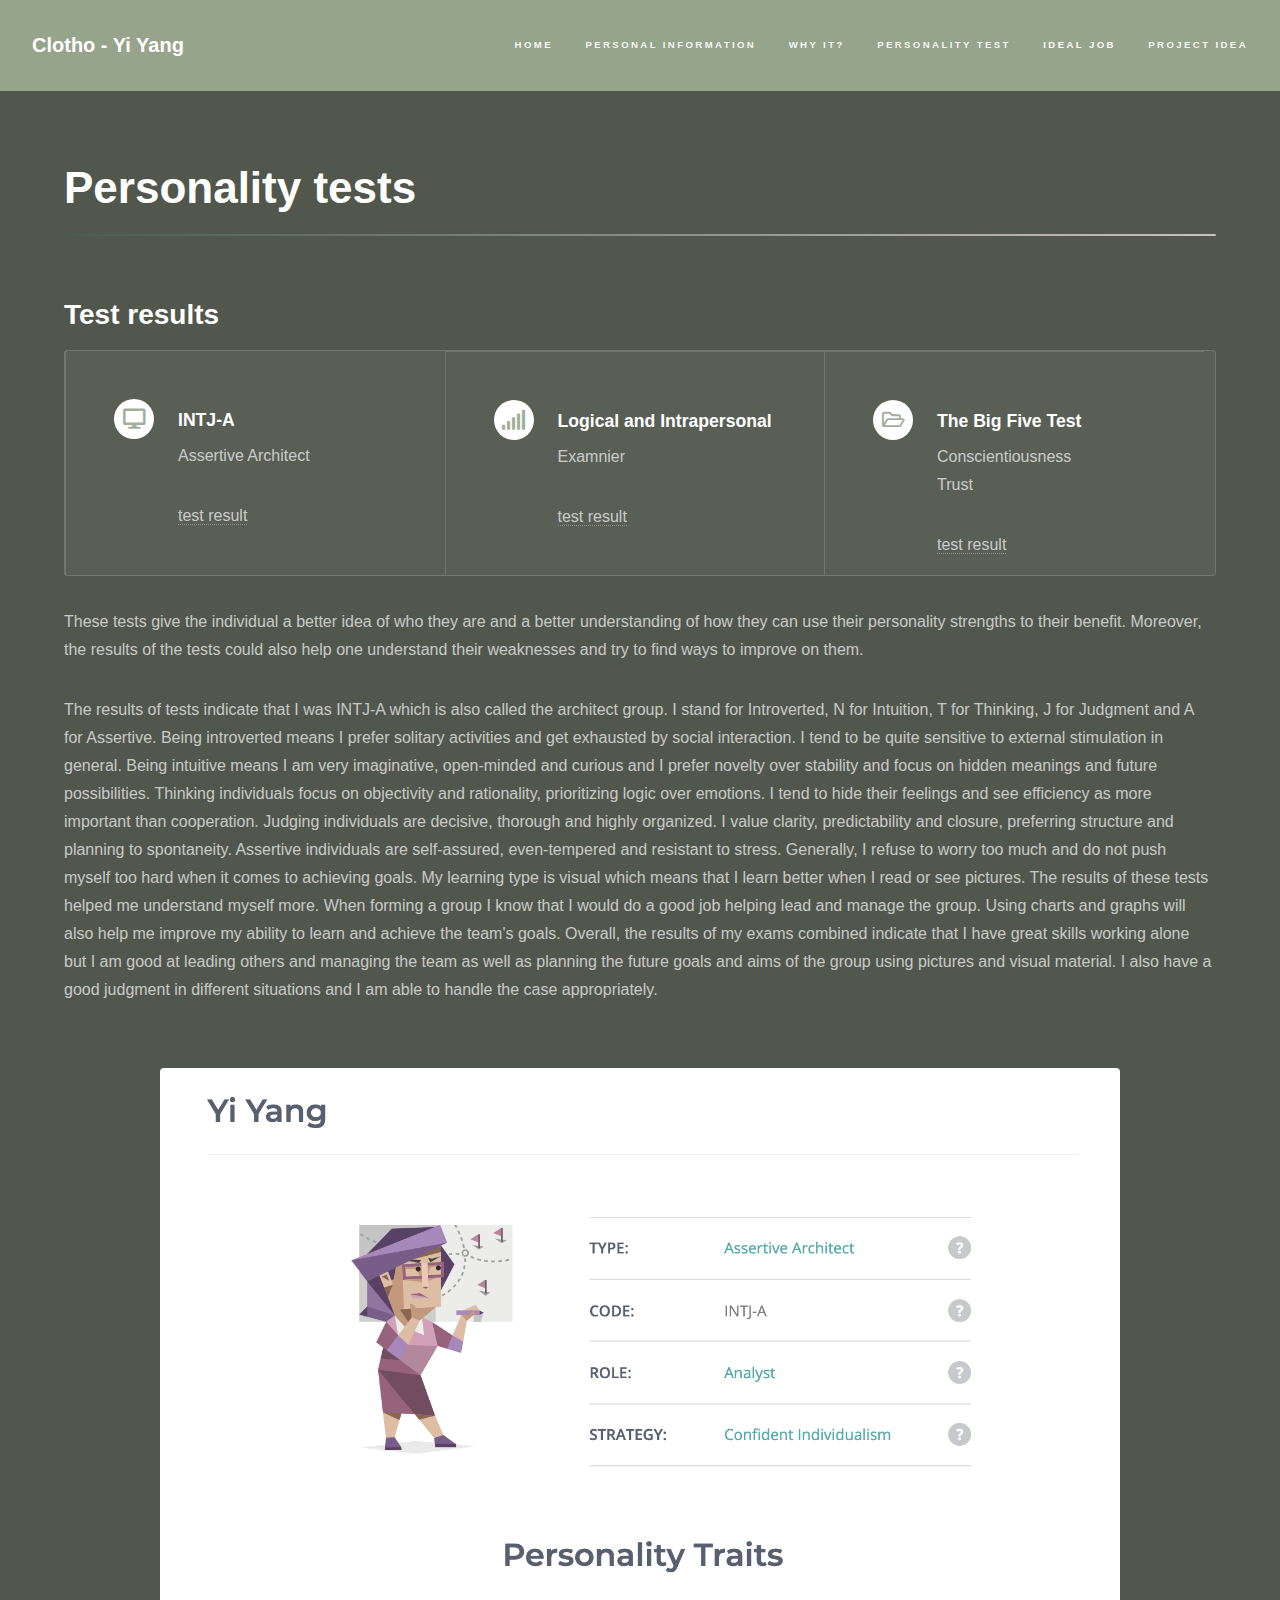
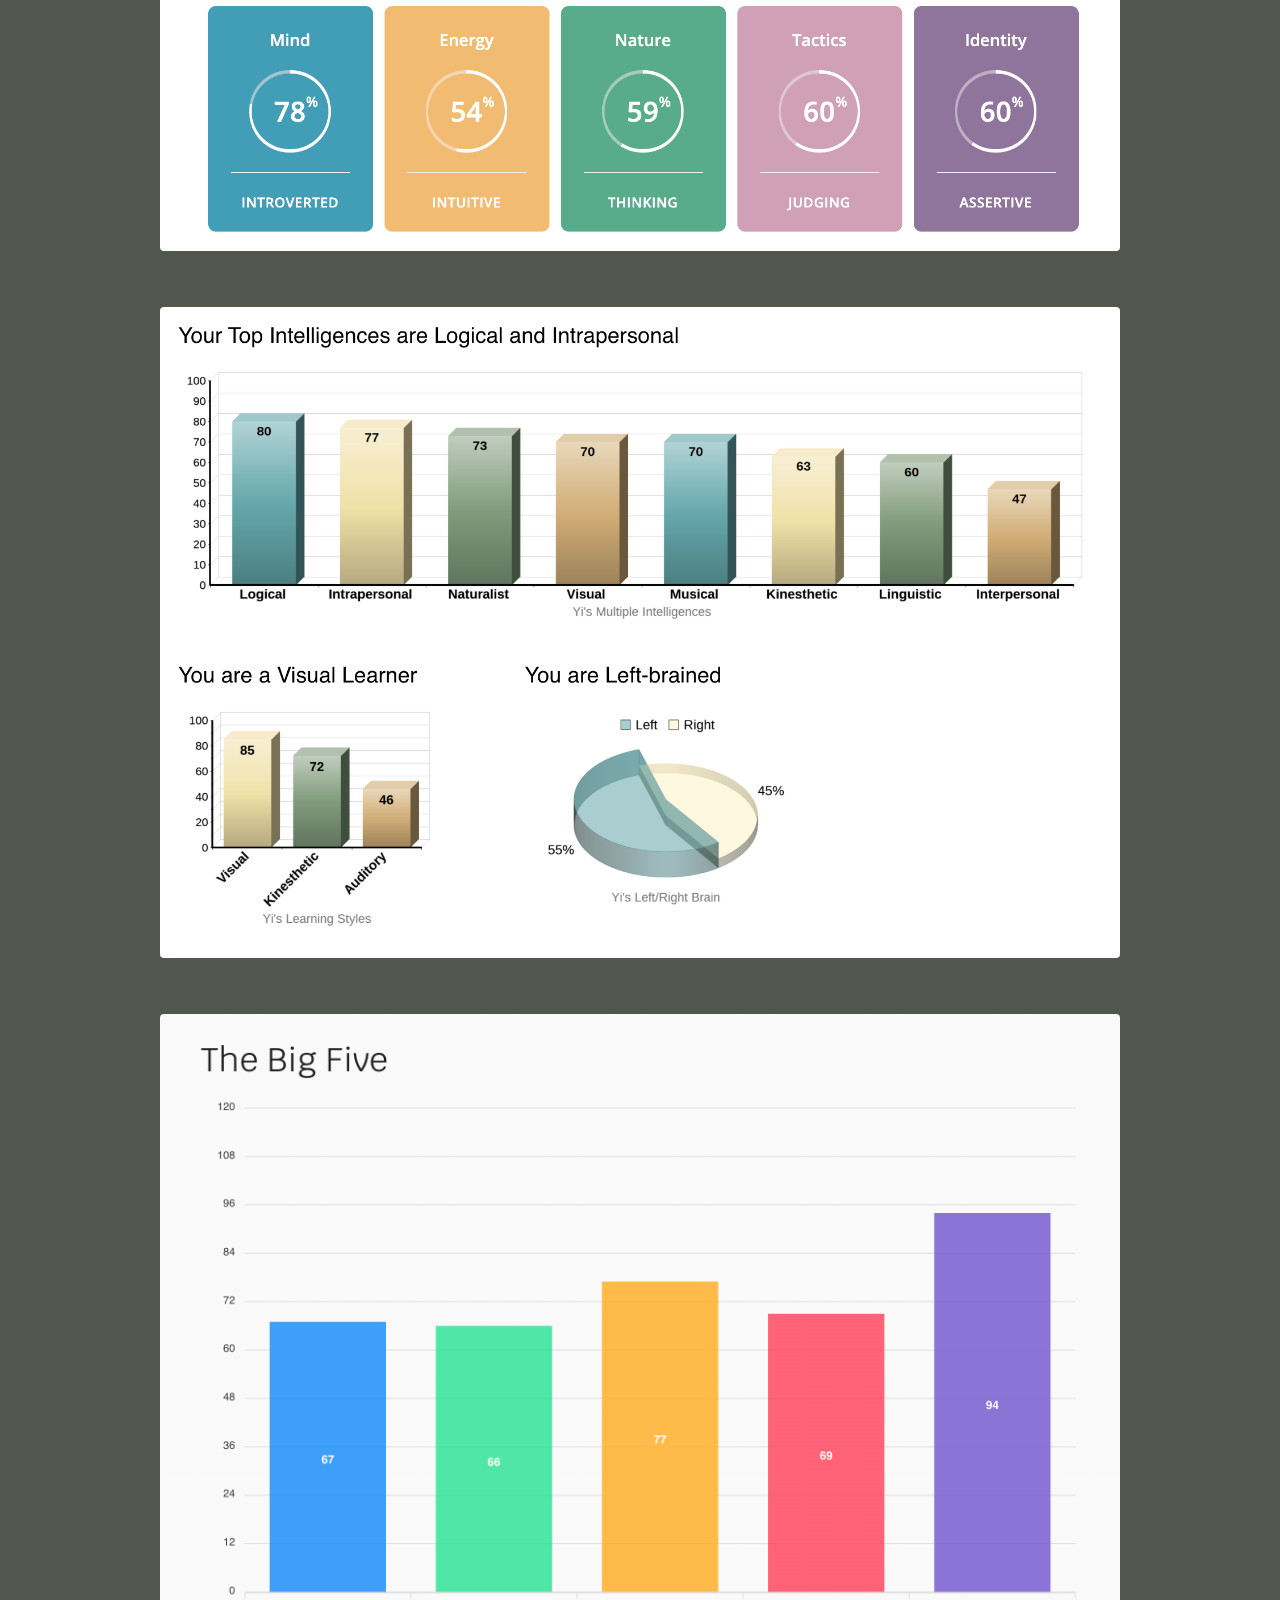
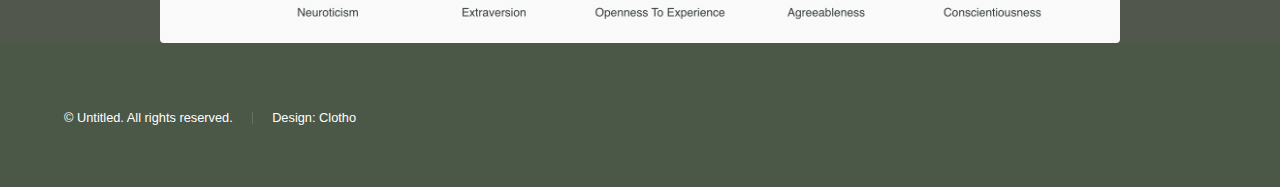
==== commit 6ec56a3d: "add images" ====
--- a/personality_test.html
+++ b/personality_test.html
@@ -67,8 +67,15 @@
 							<p>
 								The results of tests indicate that I was INTJ-A which is also called the architect group. I stand for Introverted, N for Intuition, T for Thinking, J for Judgment and A for Assertive. Being introverted means I prefer solitary activities and get exhausted by social interaction. I  tend to be quite sensitive to external stimulation in general. Being intuitive means I am very imaginative, open-minded and curious and I prefer novelty over stability and focus on hidden meanings and future possibilities. Thinking individuals focus on objectivity and rationality, prioritizing logic over emotions. I  tend to hide their feelings and see efficiency as more important than cooperation. Judging individuals are decisive, thorough and highly organized. I value clarity, predictability and closure, preferring structure and planning to spontaneity. Assertive individuals are self-assured, even-tempered and resistant to stress. Generally, I refuse to worry too much and do not push myself too hard when it comes to achieving goals. My learning type is visual which means that I learn better when I read or see pictures. The results of these tests helped me understand myself more. When forming a group I know that I would do a good job helping lead and manage the group. Using charts and graphs will also help me improve my ability to learn and achieve the team's goals. Overall, the results of my exams combined indicate that I have great skills working alone but I am good at leading others and managing the team as well as planning the future goals and aims of the group using pictures and visual material. I also have a good judgment in different situations and I am able to handle the case appropriately.
 								</p>
-							
 						</div>
+
+						<span class="image c"><img src="images/result1.png" alt="" /></span>
+						<br><br>
+						
+						<span class="image c"><img src="images/result2.png" alt="" /></span>
+						<br><br>
+					
+						<span class="image c"><img src="images/result3.png" alt="" /></span>
 					</section>
 
 			</div>
--- a/assets/css/main.css
+++ b/assets/css/main.css
@@ -2851,6 +2851,16 @@
 				width: 100%;
 			}
 
+		.image.c {
+			display: block;
+			margin: 0 0 0em 10em;
+			width: 75%;
+		}
+
+			.image.c img {
+				width: 100%;
+			}
+
 		.image.main {
 			display: block;
 			margin: 0 0 3em 0;
@@ -2860,6 +2870,8 @@
 			.image.main img {
 				width: 100%;
 			}
+		
+		
 
 /* List */
 
